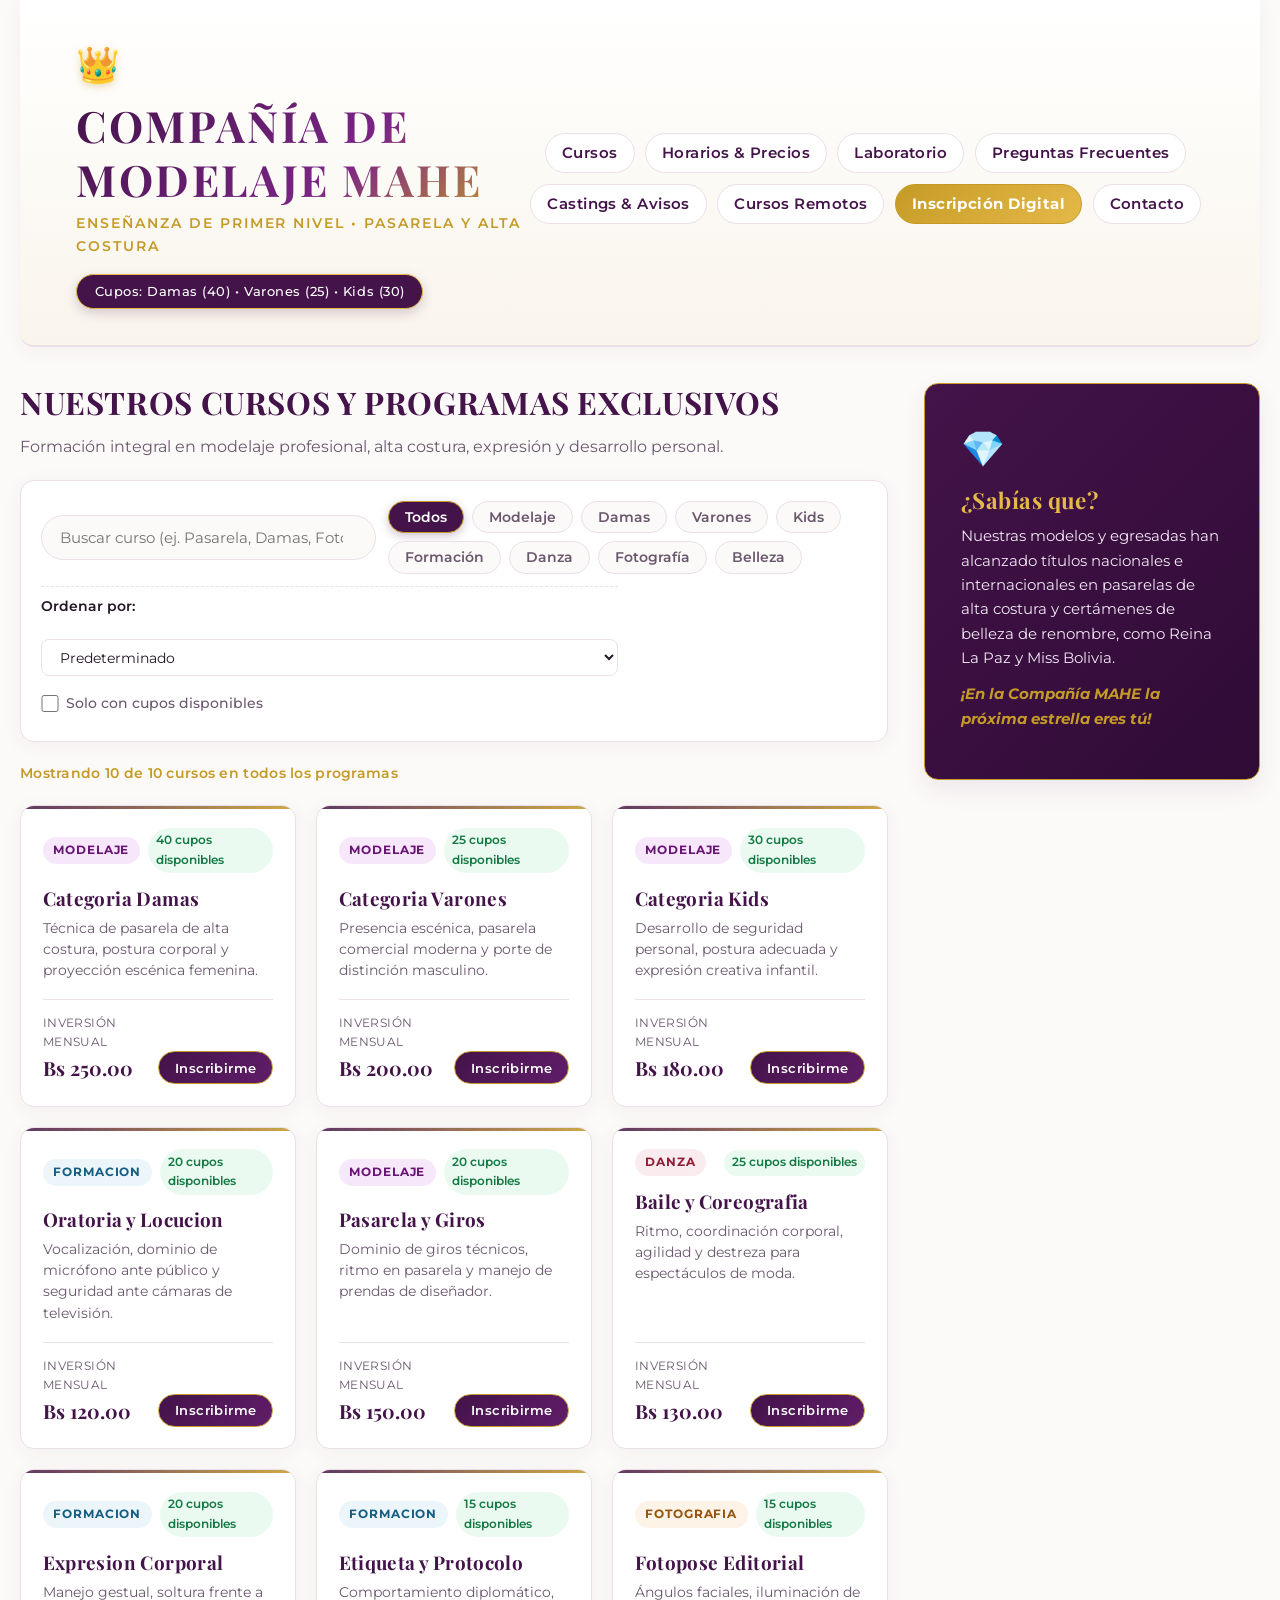
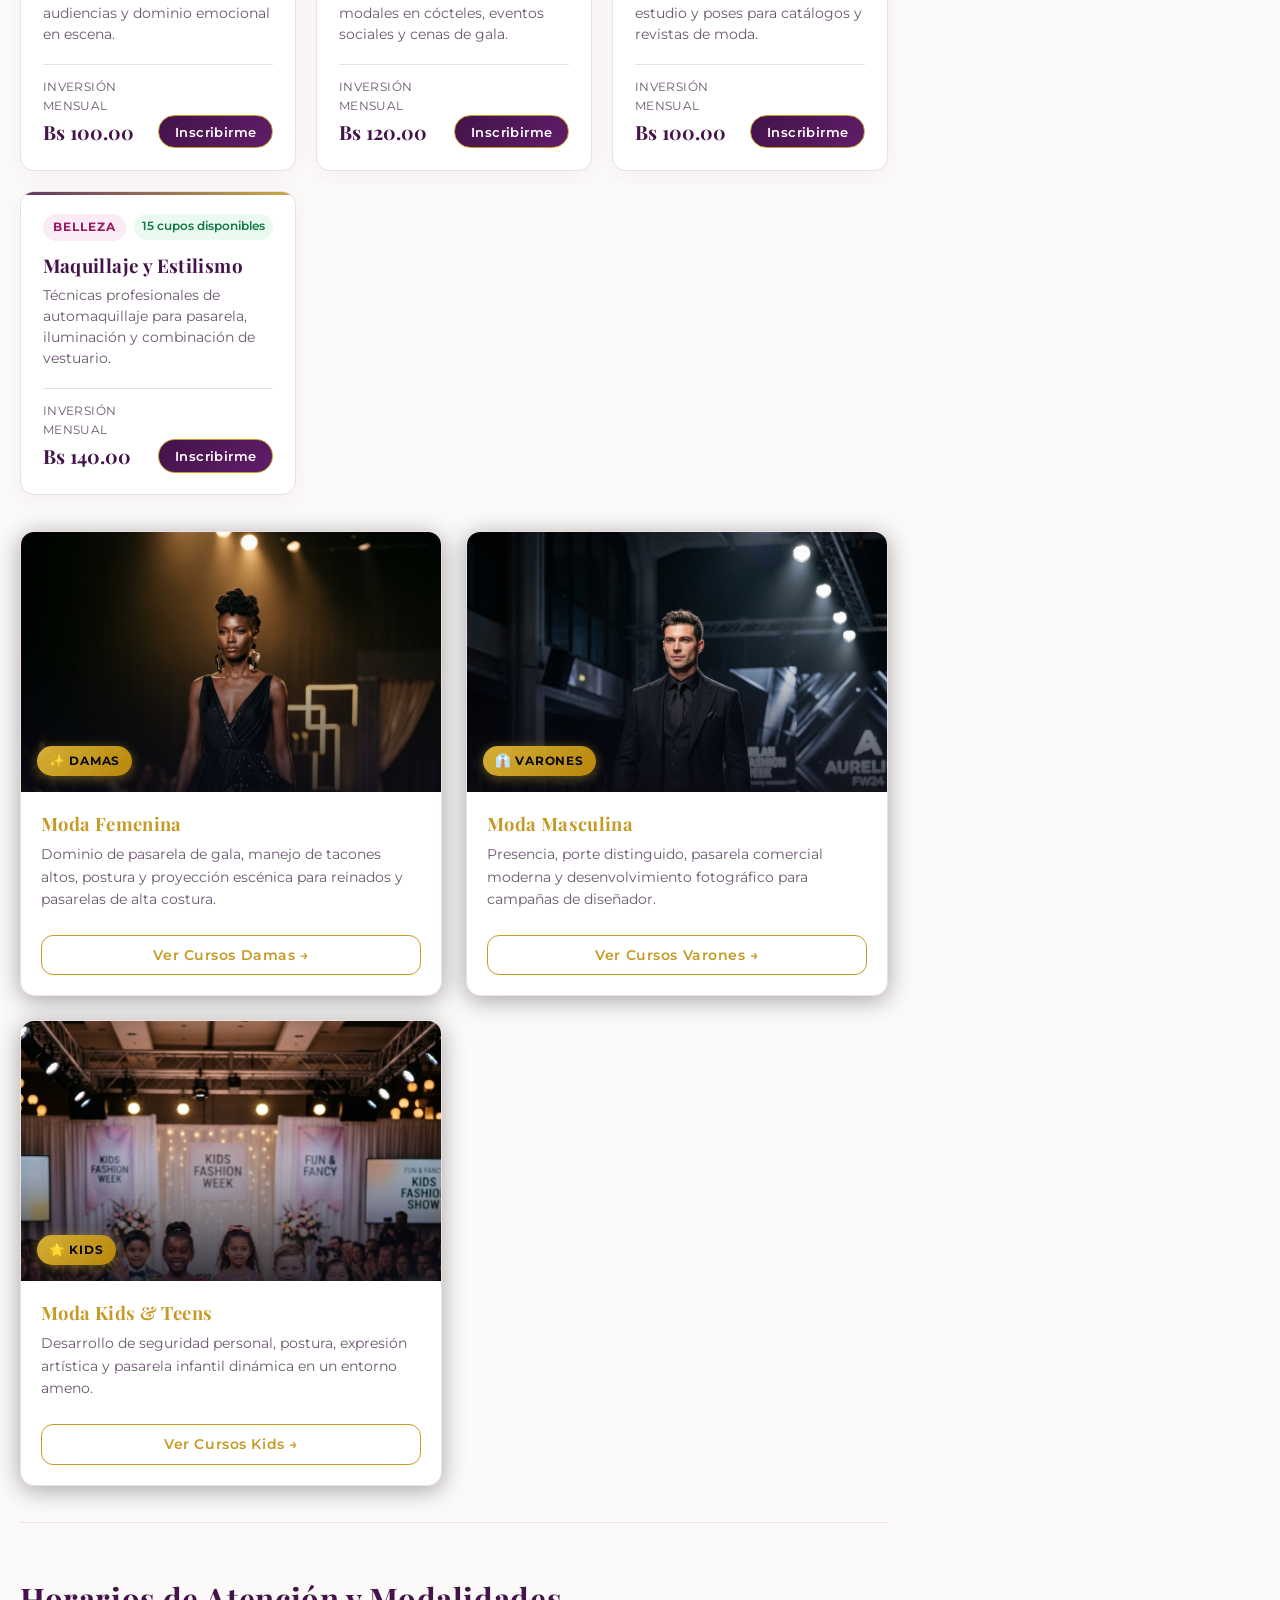
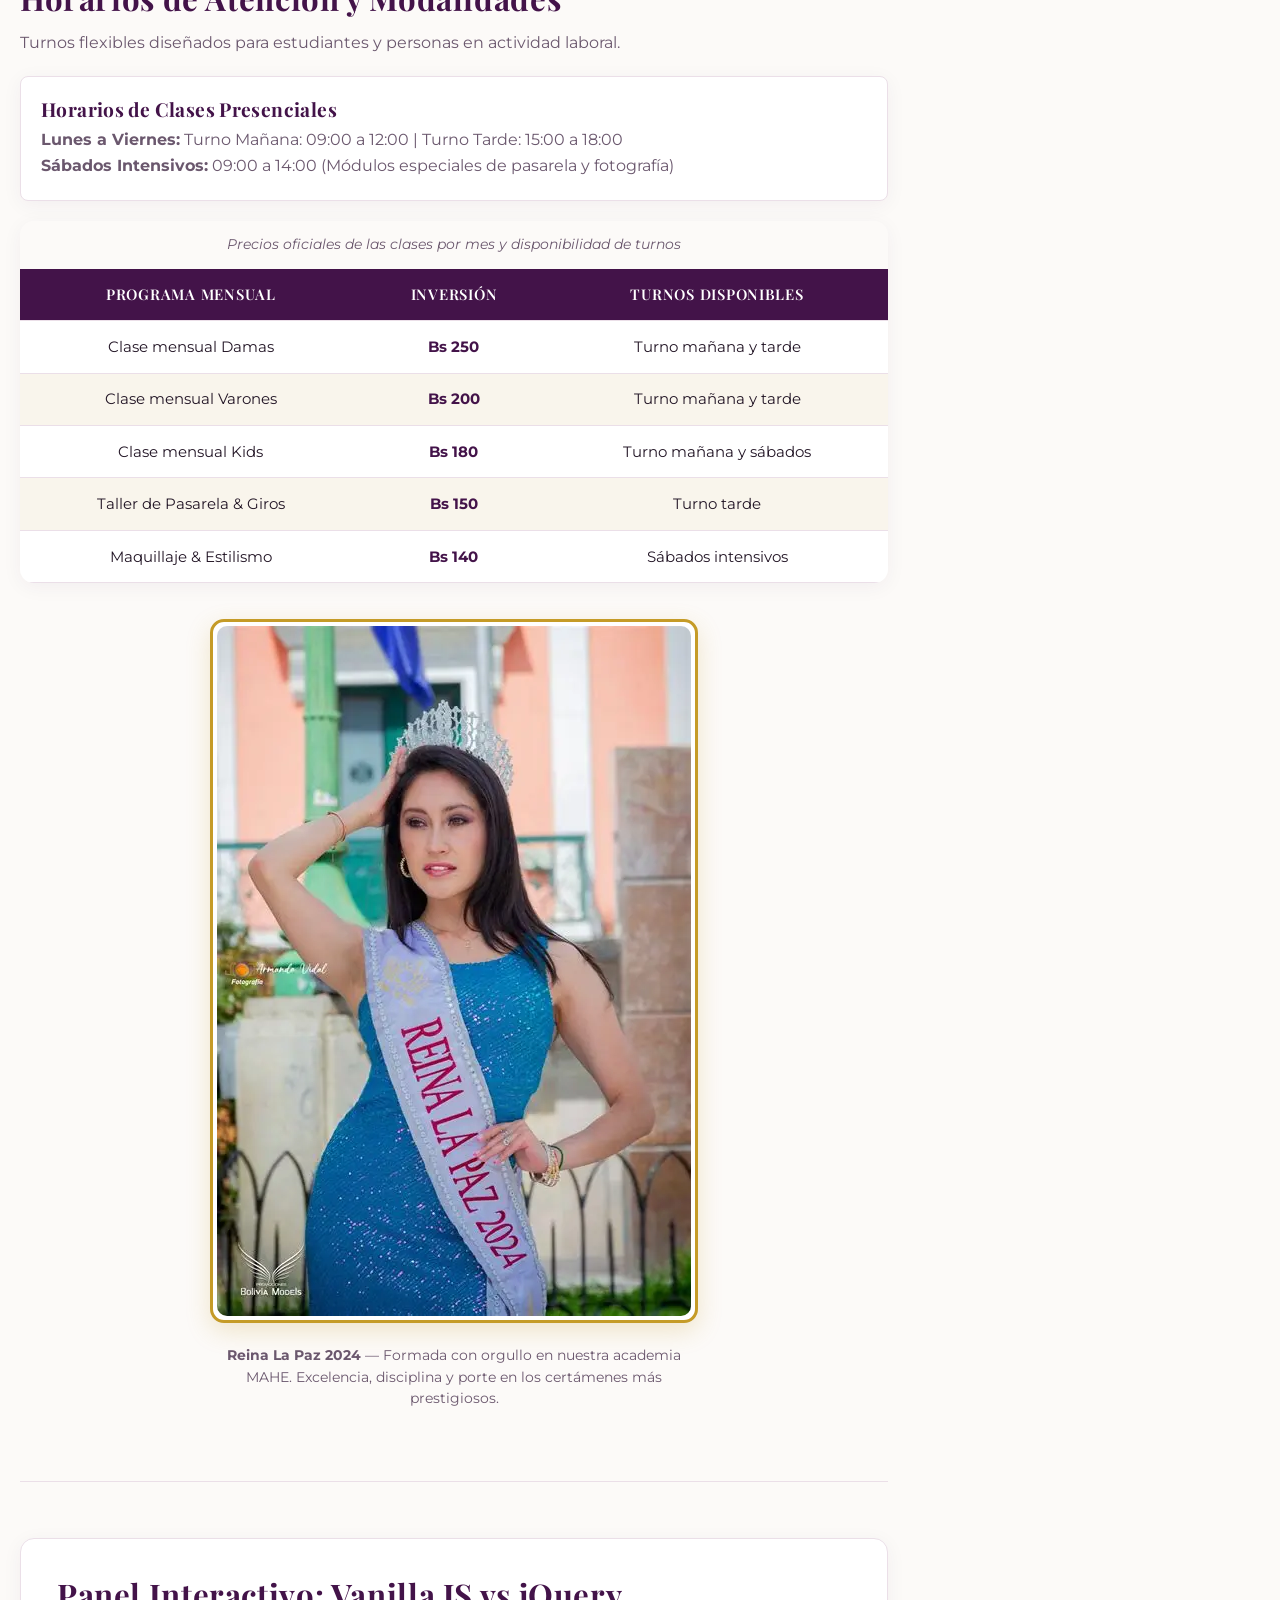
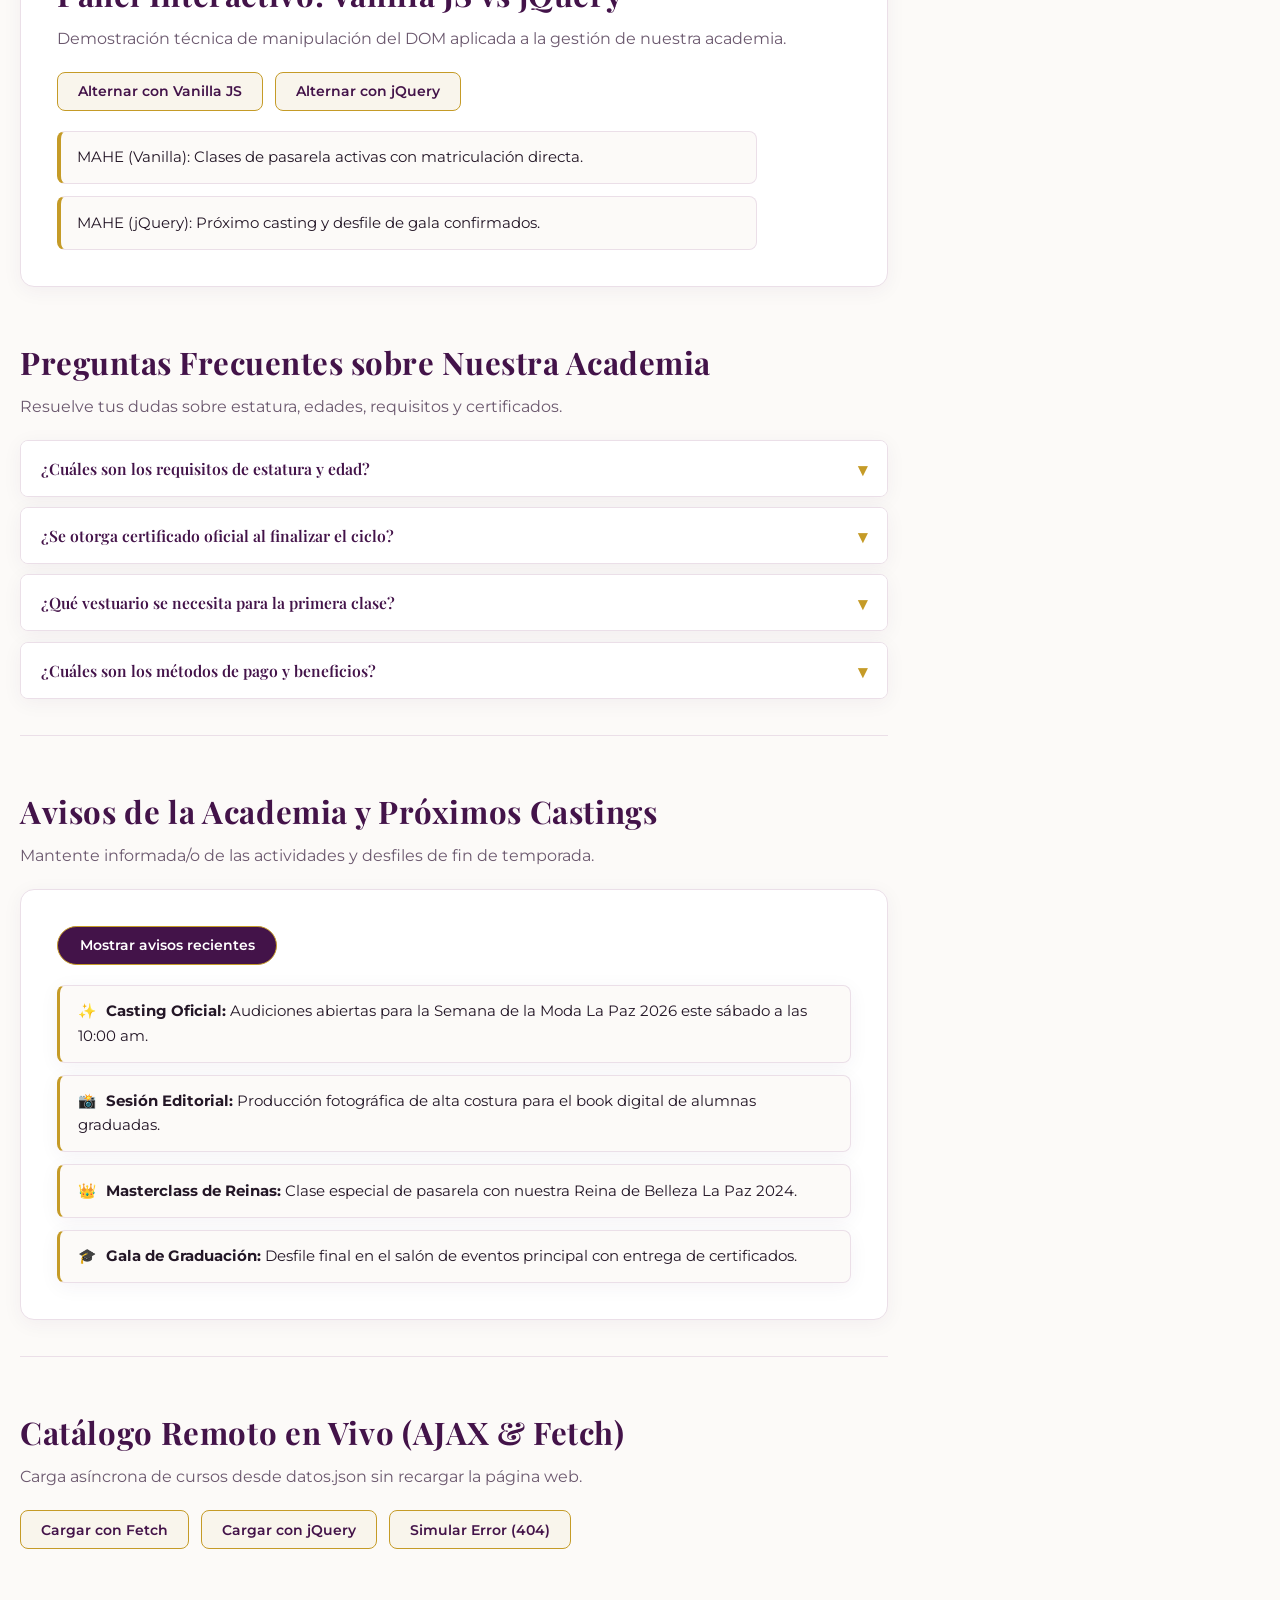
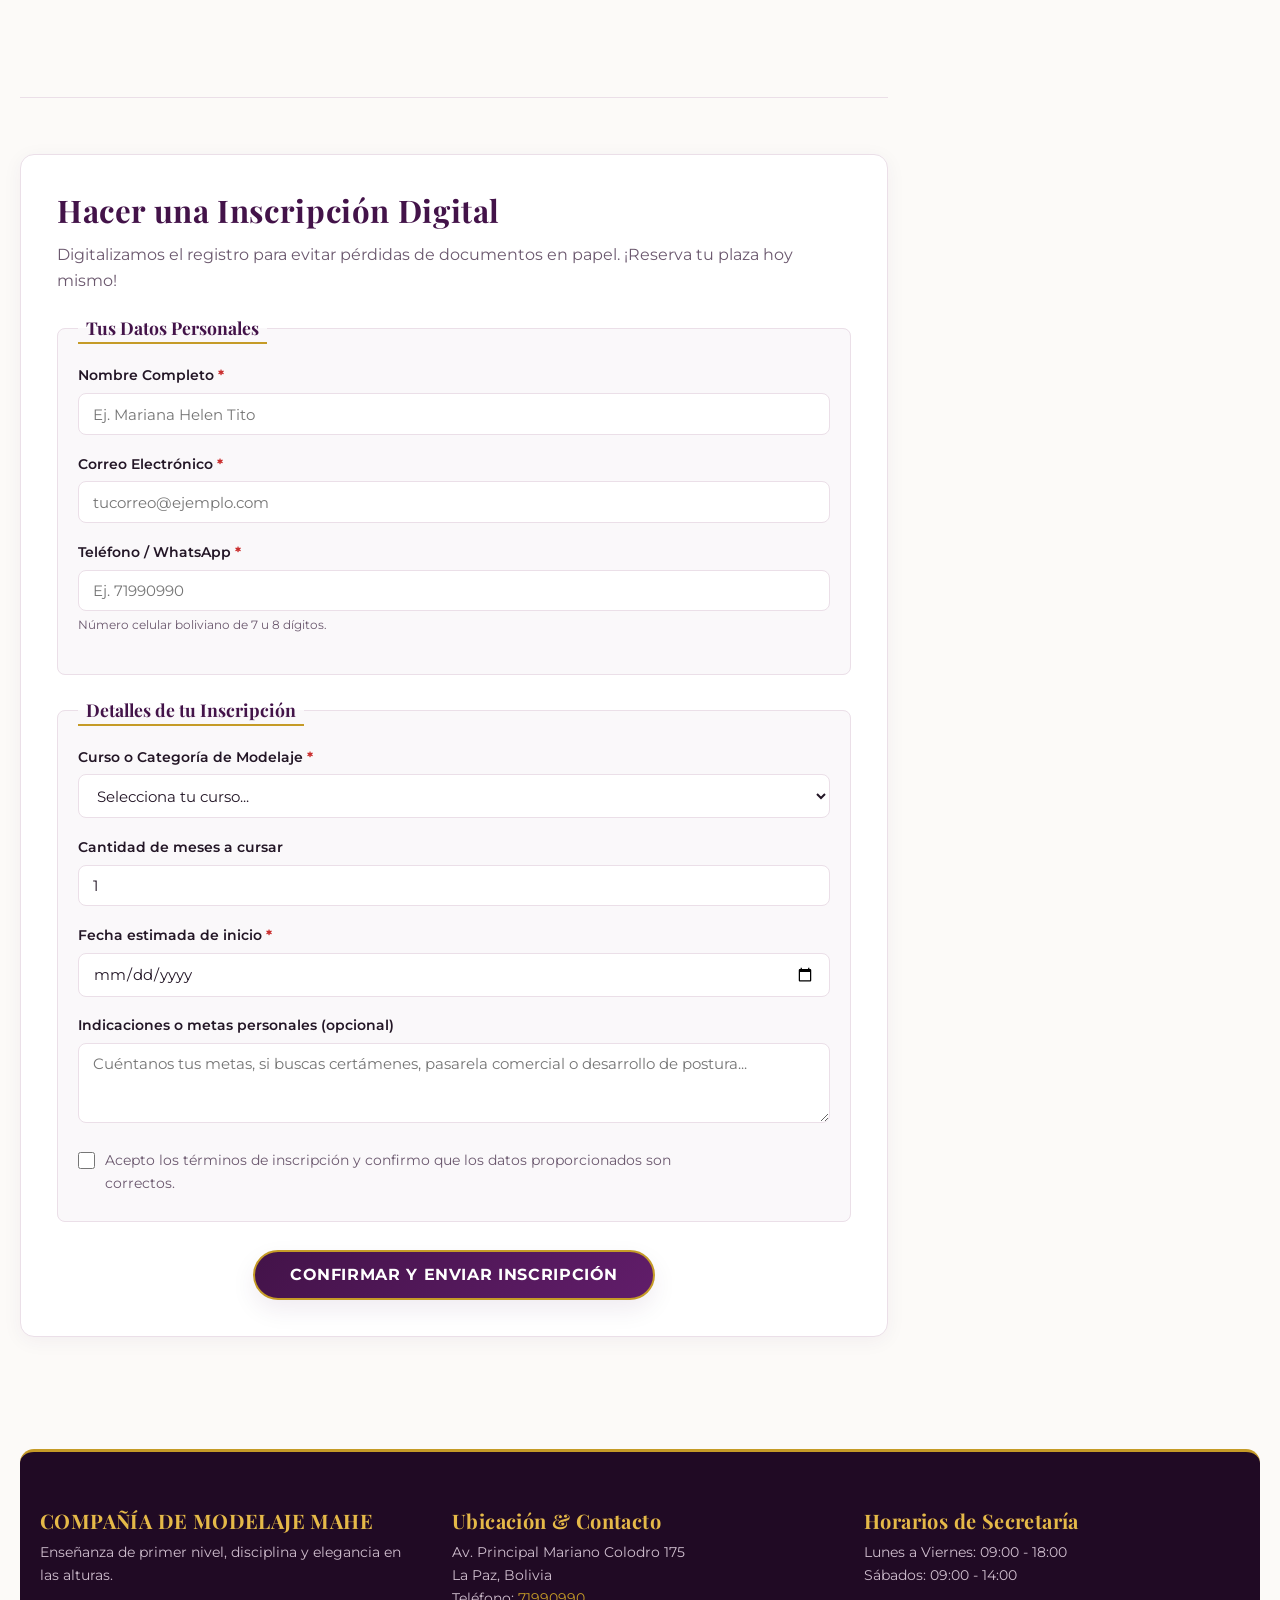
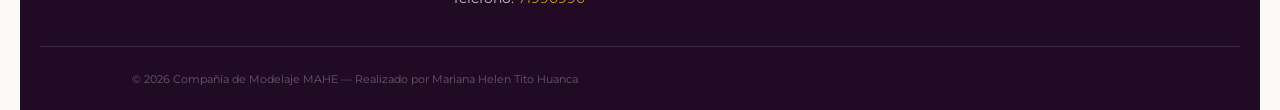
==== index.html @ bb91965a "cambio de nombre" ====
<!DOCTYPE html>
<html lang="es">

<head>
    <meta charset="UTF-8">
    <meta name="viewport" content="width=device-width, initial-scale=1.0">
    <meta name="description"
        content="Compañía de Modelaje MAHE - Enseñanza de primer nivel en pasarela, fotografía, etiqueta y oratoria en La Paz, Bolivia.">
    <title>COMPAÑÍA DE MODELAJE MAHE | Pasarela & Alta Costura</title>
    <!-- Tipografías elegantes de Google Fonts -->
    <link rel="preconnect" href="https://fonts.googleapis.com">
    <link rel="preconnect" href="https://fonts.gstatic.com" crossorigin>
    <link
        href="https://fonts.googleapis.com/css2?family=Montserrat:ital,wght@0,300;0,400;0,500;0,600;0,700;1,400&family=Playfair+Display:ital,wght@0,400;0,600;0,700;1,400&display=swap"
        rel="stylesheet">
    <link rel="stylesheet" href="stilo.css">
</head>

<body>
    <header>
        <div class="cabecera-marca">
            <span class="corona-dorada" aria-hidden="true">👑</span>
            <h1>COMPAÑÍA DE MODELAJE MAHE</h1>
            <p id="lema-agencia">ENSEÑANZA DE PRIMER NIVEL • MODELAJE EN LAS ALTURAS GOLD</p>
            <div class="estado-agencia">
                <span id="cupos-resumen" class="badge-cupos">Cupos: Damas (40) • Varones (25) • Kids (30)</span>
            </div>
        </div>

        <button type="button" id="menu-toggle" aria-expanded="false" aria-controls="menu-movil">
            <span class="icono-hamburguesa" aria-hidden="true">☰</span> Menú
        </button>

        <nav id="menu-movil">
            <ul>
                <li><a href="#Galeria">Cursos</a></li>
                <li><a href="#Horarios">Horarios & Precios</a></li>
                <li><a href="#comparacion">Laboratorio</a></li>
                <li><a href="#panel">Preguntas Frecuentes</a></li>
                <li><a href="#noticias">Castings & Avisos</a></li>
                <li><a href="#remoto">Cursos Remotos</a></li>
                <li><a href="#pedido" class="enlace-resaltado">Inscripción Digital</a></li>
                <li><a href="#contacto">Contacto</a></li>
            </ul>
        </nav>
    </header>

    <main>
        <!-- SECCIÓN: CURSOS Y GALERÍA -->
        <section id="Galeria" class="seccion-bloque">
            <div class="encabezado-seccion">
                <h2>NUESTROS CURSOS Y PROGRAMAS EXCLUSIVOS</h2>
                <p class="subtitulo-seccion">Formación integral en modelaje profesional, alta costura, expresión y
                    desarrollo personal.</p>
            </div>

            <div class="controles" role="search">
                <div class="campo-busqueda">
                    <label for="buscador" class="visualmente-oculto">Buscar cursos de modelaje</label>
                    <input type="search" id="buscador"
                        placeholder="Buscar curso (ej. Pasarela, Damas, Fotopose, Oratoria)...">
                </div>

                <div id="filtros" class="filtros-categoria" role="group" aria-label="Filtro de cursos por categoría">
                    <button type="button" class="activo" data-categoria="todos">Todos</button>
                    <button type="button" data-categoria="modelaje">Modelaje</button>
                    <button type="button" data-categoria="damas">Damas</button>
                    <button type="button" data-categoria="varones">Varones</button>
                    <button type="button" data-categoria="kids">Kids</button>
                    <button type="button" data-categoria="formacion">Formación</button>
                    <button type="button" data-categoria="danza">Danza</button>
                    <button type="button" data-categoria="fotografia">Fotografía</button>
                    <button type="button" data-categoria="belleza">Belleza</button>
                </div>

                <div class="opciones-orden">
                    <label for="orden">Ordenar por:</label>
                    <select id="orden">
                        <option value="predeterminado">Predeterminado</option>
                        <option value="nombre">Nombre (A - Z)</option>
                        <option value="precio-menor">Inversión: menor a mayor</option>
                        <option value="precio-mayor">Inversión: mayor a menor</option>
                    </select>

                    <label class="control-checkbox">
                        <input type="checkbox" id="soloDisponibles">
                        <span>Solo con cupos disponibles</span>
                    </label>
                </div>
            </div>

            <p id="resultado" aria-live="polite" class="contador-resultados"></p>

            <!-- CONTENEDOR DINÁMICO DE TARJETAS DE CURSOS -->
            <div id="lista-productos" class="contenedor-modelos"></div>

            <!-- LOGROS Y DISCIPLINAS DESTACADAS -->
            <div class="disciplinas-grid">
                <article class="tarjeta-disciplina" data-filtro="damas">
                    <div class="disciplina-foto">
                        <img src="moda_femenina.jpg" alt="Modelo femenina en pasarela de alta costura MAHE"
                            loading="lazy">
                        <div class="disciplina-foto-overlay">
                            <span class="badge-disciplina">&#10024; Damas</span>
                        </div>
                    </div>
                    <div class="disciplina-info">
                        <h3>Moda Femenina</h3>
                        <p>Dominio de pasarela de gala, manejo de tacones altos, postura y proyección escénica para
                            reinados y pasarelas de alta costura.</p>
                    </div>
                    <button type="button" class="btn-disciplina" data-filtro="damas">
                        Ver Cursos Damas &rarr;
                    </button>
                </article>
                <article class="tarjeta-disciplina" data-filtro="varones">
                    <div class="disciplina-foto">
                        <img src="moda_masculina.jpg" alt="Modelo masculino en pasarela de alta costura MAHE"
                            loading="lazy">
                        <div class="disciplina-foto-overlay">
                            <span class="badge-disciplina">&#128084; Varones</span>
                        </div>
                    </div>
                    <div class="disciplina-info">
                        <h3>Moda Masculina</h3>
                        <p>Presencia, porte distinguido, pasarela comercial moderna y desenvolvimiento fotográfico para
                            campañas de diseñador.</p>
                    </div>
                    <button type="button" class="btn-disciplina" data-filtro="varones">
                        Ver Cursos Varones &rarr;
                    </button>
                </article>
                <article class="tarjeta-disciplina" data-filtro="kids">
                    <div class="disciplina-foto">
                        <img src="moda_kids.jpg" alt="Niños modelos en pasarela infantil MAHE" loading="lazy">
                        <div class="disciplina-foto-overlay">
                            <span class="badge-disciplina">&#127775; Kids</span>
                        </div>
                    </div>
                    <div class="disciplina-info">
                        <h3>Moda Kids &amp; Teens</h3>
                        <p>Desarrollo de seguridad personal, postura, expresión artística y pasarela infantil dinámica
                            en un entorno ameno.</p>
                    </div>
                    <button type="button" class="btn-disciplina" data-filtro="kids">
                        Ver Cursos Kids &rarr;
                    </button>
                </article>
            </div>
        </section>

        <!-- SECCIÓN: HORARIOS Y TARIFAS -->
        <section id="Horarios" class="seccion-bloque">
            <div class="encabezado-seccion">
                <h2>Horarios de Atención y Modalidades</h2>
                <p class="subtitulo-seccion">Turnos flexibles diseñados para estudiantes y personas en actividad
                    laboral.</p>
            </div>

            <article class="panel-horario-info">
                <h3>Horarios de Clases Presenciales</h3>
                <p><strong>Lunes a Viernes:</strong> Turno Mañana: 09:00 a 12:00 | Turno Tarde: 15:00 a 18:00</p>
                <p><strong>Sábados Intensivos:</strong> 09:00 a 14:00 (Módulos especiales de pasarela y fotografía)</p>
            </article>

            <div class="tabla-contenedor">
                <table>
                    <caption>Precios oficiales de las clases por mes y disponibilidad de turnos</caption>
                    <thead>
                        <tr>
                            <th scope="col">PROGRAMA MENSUAL</th>
                            <th scope="col">INVERSIÓN</th>
                            <th scope="col">TURNOS DISPONIBLES</th>
                        </tr>
                    </thead>
                    <tbody>
                        <tr>
                            <td>Clase mensual Damas</td>
                            <td><span class="precio-destacado">Bs 250</span></td>
                            <td>Turno mañana y tarde</td>
                        </tr>
                        <tr>
                            <td>Clase mensual Varones</td>
                            <td><span class="precio-destacado">Bs 200</span></td>
                            <td>Turno mañana y tarde</td>
                        </tr>
                        <tr>
                            <td>Clase mensual Kids</td>
                            <td><span class="precio-destacado">Bs 180</span></td>
                            <td>Turno mañana y sábados</td>
                        </tr>
                        <tr>
                            <td>Taller de Pasarela & Giros</td>
                            <td><span class="precio-destacado">Bs 150</span></td>
                            <td>Turno tarde</td>
                        </tr>
                        <tr>
                            <td>Maquillaje & Estilismo</td>
                            <td><span class="precio-destacado">Bs 140</span></td>
                            <td>Sábados intensivos</td>
                        </tr>
                    </tbody>
                </table>
            </div>

            <!-- FOTOGRAFÍA DE REINA DE BELLEZA DESTACADA -->
            <figure class="figura-modelo">
                <div class="marco-foto">
                    <img src="model.webp" alt="Reina La Paz 2024 - Alumna destacada de la Compañía de Modelaje MAHE"
                        width="450" height="600" loading="lazy">
                </div>
                <figcaption>
                    <strong>Reina La Paz 2024</strong> — Formada con orgullo en nuestra academia MAHE. Excelencia,
                    disciplina y porte en los certámenes más prestigiosos.
                </figcaption>
            </figure>
        </section>

        <!-- SECCIÓN: LABORATORIO COMPARATIVO (VANILLA JS VS JQUERY) -->
        <section id="comparacion" class="seccion-bloque">
            <div class="encabezado-seccion">
                <h2>Panel Interactivo: Vanilla JS vs jQuery</h2>
                <p class="subtitulo-seccion">Demostración técnica de manipulación del DOM aplicada a la gestión de
                    nuestra academia.</p>
            </div>

            <div class="comparacion-botones">
                <button type="button" id="boton-vanilla" class="btn-demo">Alternar con Vanilla JS</button>
                <button type="button" id="boton-jquery" class="btn-demo">Alternar con jQuery</button>
            </div>

            <div class="comparacion-salidas">
                <p id="salida-vanilla" class="caja-salida">Estado MAHE (Vanilla JS): Inscripciones abiertas y pasarela
                    activa.</p>
                <p id="salida-jquery" class="caja-salida">Estado MAHE (jQuery): Nuevos castings y eventos programados
                    para esta semana.</p>
            </div>
        </section>

        <!-- SECCIÓN: PREGUNTAS FRECUENTES (ACORDEÓN JQUERY) -->
        <section id="panel" class="seccion-bloque">
            <div class="encabezado-seccion">
                <h2>Preguntas Frecuentes sobre Nuestra Academia</h2>
                <p class="subtitulo-seccion">Resuelve tus dudas sobre estatura, edades, requisitos y certificados.</p>
            </div>

            <div id="acordeon" class="acordeon-elegante">
                <div class="item-acordeon">
                    <h3><button type="button" class="titulo" aria-expanded="false">¿Cuáles son los requisitos de
                            estatura y edad?</button></h3>
                    <div class="cuerpo">
                        <p>No exigimos una estatura mínima para nuestros cursos formativos, de postura y
                            desenvolvimiento personal. La categoría Kids acepta niñas y niños desde los 5 años; y para
                            pasarela de alta costura y certámenes se recomienda a partir de los 14 años.</p>
                    </div>
                </div>

                <div class="item-acordeon">
                    <h3><button type="button" class="titulo" aria-expanded="false">¿Se otorga certificado oficial al
                            finalizar el ciclo?</button></h3>
                    <div class="cuerpo">
                        <p>Sí, cada alumna y alumno recibe una certificación con valor curricular avalada por la
                            Compañía de Modelaje MAHE, con reconocimiento en certámenes locales y agencias de
                            publicidad.</p>
                    </div>
                </div>

                <div class="item-acordeon">
                    <h3><button type="button" class="titulo" aria-expanded="false">¿Qué vestuario se necesita para la
                            primera clase?</button></h3>
                    <div class="cuerpo">
                        <p>Para damas: ropa cómoda de color negro (calzas/leggings y blusa o remera sobria) y tacones
                            cómodos. Para varones: calzado formal o de vestir y prendas negras. En la primera sesión se
                            orienta sobre las necesidades específicas.</p>
                    </div>
                </div>

                <div class="item-acordeon">
                    <h3><button type="button" class="titulo" aria-expanded="false">¿Cuáles son los métodos de pago y
                            beneficios?</button></h3>
                    <div class="cuerpo">
                        <p>Aceptamos transferencias bancarias, pagos vía QR y pagos en efectivo en secretaría. Además,
                            brindamos un 10% de descuento al inscribir dos o más materias simultáneas.</p>
                    </div>
                </div>
            </div>
        </section>

        <!-- SECCIÓN: AVISOS Y PRÓXIMOS CASTINGS (JQUERY EFFECTS) -->
        <section id="noticias" class="seccion-bloque">
            <div class="encabezado-seccion">
                <h2>Avisos de la Academia y Próximos Castings</h2>
                <p class="subtitulo-seccion">Mantente informada/o de las actividades y desfiles de fin de temporada.</p>
            </div>

            <div class="noticias-contenedor">
                <button type="button" id="mostrar-avisos" class="btn-secundario">Mostrar avisos recientes</button>
                <ul id="avisos" class="lista-avisos">
                    <li><span class="icono-estrella">✨</span> <strong>Casting Oficial:</strong> Audiciones abiertas para
                        la Semana de la Moda La Paz 2026 este sábado a las 10:00 am.</li>
                    <li><span class="icono-estrella">📸</span> <strong>Sesión Editorial:</strong> Producción fotográfica
                        de alta costura para el book digital de alumnas graduadas.</li>
                    <li><span class="icono-estrella">👑</span> <strong>Masterclass de Reinas:</strong> Clase especial de
                        pasarela con nuestra Reina de Belleza La Paz 2024.</li>
                    <li><span class="icono-estrella">🎓</span> <strong>Gala de Graduación:</strong> Desfile final en el
                        salón de eventos principal con entrega de certificados.</li>
                </ul>
            </div>
        </section>

        <!-- SECCIÓN: CATÁLOGO REMOTO (AJAX, FETCH & JSON) -->
        <section id="remoto" class="seccion-bloque">
            <div class="encabezado-seccion">
                <h2>Catálogo Remoto en Vivo (AJAX & Fetch)</h2>
                <p class="subtitulo-seccion">Carga asíncrona de cursos desde datos.json sin recargar la página web.</p>
            </div>

            <div class="remoto-acciones">
                <button type="button" id="cargar-fetch" class="btn-demo">Cargar con Fetch</button>
                <button type="button" id="cargar-jquery" class="btn-demo">Cargar con jQuery</button>
                <button type="button" id="cargar-roto" class="btn-demo">Simular Error (404)</button>
            </div>

            <p id="estado" aria-live="polite"></p>

            <div id="lista-remota" class="contenedor-modelos"></div>
        </section>

        <!-- SECCIÓN: FORMULARIO DE INSCRIPCIÓN DIGITAL -->
        <section id="pedido" class="seccion-bloque seccion-formulario">
            <div class="encabezado-seccion">
                <h2>Hacer una Inscripción Digital</h2>
                <p class="subtitulo-seccion">Digitalizamos el registro para evitar pérdidas de documentos en papel.
                    ¡Reserva tu plaza hoy mismo!</p>
            </div>

            <form id="formulario-inscripcion" method="post" novalidate>
                <fieldset>
                    <legend>Tus Datos Personales</legend>
                    <p class="campo">
                        <label for="nombre">Nombre Completo <span class="requerido">*</span></label>
                        <input type="text" id="nombre" name="nombre" autocomplete="name"
                            placeholder="Ej. Mariana Helen Tito" required>
                    </p>

                    <p class="campo">
                        <label for="email">Correo Electrónico <span class="requerido">*</span></label>
                        <input type="email" id="email" name="email" autocomplete="email"
                            placeholder="tucorreo@ejemplo.com" required>
                    </p>

                    <p class="campo">
                        <label for="telefono">Teléfono / WhatsApp <span class="requerido">*</span></label>
                        <input type="tel" id="telefono" name="telefono" autocomplete="tel" pattern="[0-9]{7,8}"
                            title="Debe contener 7 u 8 dígitos numéricos" placeholder="Ej. 71990990" required>
                        <small class="ayuda-campo">Número celular boliviano de 7 u 8 dígitos.</small>
                    </p>
                </fieldset>

                <fieldset>
                    <legend>Detalles de tu Inscripción</legend>
                    <p class="campo">
                        <label for="inscripcion">Curso o Categoría de Modelaje <span class="requerido">*</span></label>
                        <select id="inscripcion" name="inscripcion" required>
                            <option value="">Selecciona tu curso...</option>
                            <option value="Categoria Damas">Categoría Damas (Bs 250/mes)</option>
                            <option value="Categoria Varones">Categoría Varones (Bs 200/mes)</option>
                            <option value="Categoria Kids">Categoría Kids (Bs 180/mes)</option>
                            <option value="Pasarela y Giros">Pasarela y Giros (Bs 150/mes)</option>
                            <option value="Oratoria y Locucion">Oratoria y Locución (Bs 120/mes)</option>
                            <option value="Baile y Coreografia">Baile y Coreografía (Bs 130/mes)</option>
                            <option value="Expresion Corporal">Expresión Corporal (Bs 100/mes)</option>
                            <option value="Etiqueta y Protocolo">Etiqueta y Protocolo (Bs 120/mes)</option>
                            <option value="Fotopose Editorial">Fotopose Editorial (Bs 100/mes)</option>
                            <option value="Maquillaje y Estilismo">Maquillaje y Estilismo (Bs 140/mes)</option>
                        </select>
                    </p>

                    <p class="campo">
                        <label for="cantidad">Cantidad de meses a cursar</label>
                        <input type="number" id="cantidad" name="cantidad" min="1" max="12" value="1" required>
                    </p>

                    <p class="campo">
                        <label for="fecha">Fecha estimada de inicio <span class="requerido">*</span></label>
                        <input type="date" id="fecha" name="fecha" required>
                    </p>

                    <p class="campo">
                        <label for="notas">Indicaciones o metas personales (opcional)</label>
                        <textarea id="notas" name="notas" rows="3"
                            placeholder="Cuéntanos tus metas, si buscas certámenes, pasarela comercial o desarrollo de postura..."></textarea>
                    </p>

                    <p class="campo-terminos">
                        <input type="checkbox" id="terminos" name="terminos" required>
                        <label for="terminos">Acepto los términos de inscripción y confirmo que los datos proporcionados
                            son correctos.</label>
                    </p>
                </fieldset>

                <div class="acciones-formulario">
                    <button type="submit" class="btn-primario">Confirmar y Enviar Inscripción</button>
                </div>
            </form>
        </section>
    </main>

    <!-- BARRA LATERAL INFORMATIVA -->
    <aside id="sabias-que">
        <div class="tarjeta-sabias">
            <span class="insignia-aside" aria-hidden="true">💎</span>
            <h2>¿Sabías que?</h2>
            <p>Nuestras modelos y egresadas han alcanzado títulos nacionales e internacionales en pasarelas de alta
                costura y certámenes de belleza de renombre, como Reina La Paz y Miss Bolivia.</p>
            <p class="destacado-aside">¡En la Compañía MAHE la próxima estrella eres tú!</p>
        </div>
    </aside>

    <!-- PIE DE PÁGINA -->
    <footer id="contacto">
        <div class="pie-contenido">
            <div class="pie-columna">
                <h2>COMPAÑÍA DE MODELAJE MAHE</h2>
                <p>Enseñanza de primer nivel, disciplina y elegancia en las alturas.</p>
            </div>
            <div class="pie-columna">
                <h3>Ubicación & Contacto</h3>
                <address>
                    Av. Principal Mariano Colodro 175<br>
                    La Paz, Bolivia<br>
                    Teléfono: <a href="tel:71990990">71990990</a>
                </address>
            </div>
            <div class="pie-columna">
                <h3>Horarios de Secretaría</h3>
                <p>Lunes a Viernes: 09:00 - 18:00<br>Sábados: 09:00 - 14:00</p>
            </div>
        </div>
        <div class="pie-derechos">
            <p><small>&copy; 2026 Compañía de Modelaje MAHE — Realizado por Mariana Helen Tito Huanca</small></p>
        </div>
    </footer>

    <!-- SCRIPTS EN ORDEN CORRECTO DE CARGA -->
    <script src="jquery-3.7.1.min.js"></script>
    <script src="datos.js"></script>
    <script src="funciones.js"></script>
    <script src="app.js"></script>
    <script src="modelo.js"></script>
    <script src="render.js"></script>
    <script src="eventos.js"></script>
    <script src="jquery-comparado.js"></script>
    <script src="jquery-panel.js"></script>
    <script src="remoto.js"></script>
</body>

</html>
---- stilo.css ----
/* ═════════════════════════════════════════════════════════════════════════
   COMPAÑÍA DE MODELAJE MAHE - HOJA DE ESTILOS PROFESIONAL
   Diseño de Alta Costura: Colores Elegantes (Ciruela Real, Oro Metálico, Marfil y Rosa)
   ═════════════════════════════════════════════════════════════════════════ */

/* ── 1. RESET Y CONFIGURACIÓN BASE ─────────────────────────────────────── */
*, *::before, *::after {
  box-sizing: border-box;
  margin: 0;
  padding: 0;
}

:root {
  /* Paleta Elegante Haute Couture */
  --color-principal:    #431349; /* Ciruela Real Profundo */
  --color-principal-luz:#611d6a; /* Ciruela Acentuado */
  --color-acento:       #c59b27; /* Oro Acento Metálico */
  --color-dorado:       #c59b27; /* Oro Clásico Metálico */
  --color-dorado-brillo:#e5b948; /* Oro Luminoso */
  --color-dorado-suave: #f9f5ec; /* Fondo Champaña Sedoso */
  --color-rosa-seda:    #fdf5f8; /* Rosa Seda Acento */
  --color-texto:        #231626; /* Texto Carbón Ciruela */
  --color-suave:        #6b586e; /* Texto Secundario Elegante */
  --color-fondo:        #fcfaf8; /* Marfil Cálido de Fondo */
  --color-superficie:   #ffffff; /* Blanco Puro para Tarjetas */
  --borde:              #ebdfe8; /* Borde Suave */
  --borde-dorado:       rgba(197, 155, 39, 0.4);

  /* Espaciados y Radios */
  --espacio-xs: 0.5rem;
  --espacio-sm: 0.75rem;
  --espacio:    1.25rem;
  --espacio-lg: 2.25rem;
  --espacio-xl: 3.5rem;
  --radio:      8px;
  --radio-lg:   14px;
  --radio-pill: 999px;

  /* Sombras y Efectos */
  --sombra-suave: 0 4px 20px rgba(67, 19, 73, 0.05);
  --sombra-card:  0 10px 25px rgba(67, 19, 73, 0.08);
  --sombra-dorada: 0 8px 24px rgba(197, 155, 39, 0.22);
  --transicion: all 0.28s ease;
}

html {
  scroll-behavior: smooth;
}

body {
  font-family: "Montserrat", system-ui, -apple-system, sans-serif;
  font-size: 1rem;
  line-height: 1.65;
  color: var(--color-texto);
  background: var(--color-fondo);
  padding: 0 var(--espacio-sm);
}

/* ── 2. TIPOGRAFÍA HAUTE COUTURE ───────────────────────────────────────── */
h1, h2, h3, h4 {
  font-family: "Playfair Display", "Bodoni MT", "Didot", "Times New Roman", serif;
  color: var(--color-principal);
  font-weight: 700;
  line-height: 1.25;
  letter-spacing: 0.02em;
}

h1 {
  font-size: clamp(1.8rem, 4vw, 2.7rem);
  text-transform: uppercase;
  letter-spacing: 0.06em;
  margin-bottom: 0.35rem;
  background: linear-gradient(135deg, #431349 0%, #7b2586 60%, #c59b27 100%);
  -webkit-background-clip: text;
  -webkit-text-fill-color: transparent;
}

h2 {
  font-size: clamp(1.4rem, 2.8vw, 1.95rem);
  margin-bottom: 0.5rem;
  position: relative;
  display: inline-block;
}

h3 {
  font-size: 1.2rem;
  margin-bottom: 0.4rem;
}

p {
  max-width: 70ch;
  color: var(--color-suave);
}

a {
  color: var(--color-principal);
  text-decoration: none;
  transition: var(--transicion);
}

a:hover {
  color: var(--color-dorado);
}

a:focus-visible, button:focus-visible, input:focus-visible, select:focus-visible, textarea:focus-visible {
  outline: 2px solid var(--color-dorado);
  outline-offset: 3px;
}

/* ── 3. CABECERA & NAVEGACIÓN ──────────────────────────────────────────── */
header {
  padding: var(--espacio-lg) var(--espacio);
  border-bottom: 2px solid var(--borde);
  margin-bottom: var(--espacio-lg);
  display: flex;
  flex-direction: column;
  align-items: center;
  text-align: center;
  background: linear-gradient(180deg, #ffffff 0%, var(--color-dorado-suave) 100%);
  border-radius: 0 0 var(--radio-lg) var(--radio-lg);
  box-shadow: var(--sombra-suave);
  position: relative;
}

.cabecera-marca {
  display: flex;
  flex-direction: column;
  align-items: center;
  margin-bottom: var(--espacio);
}

.corona-dorada {
  font-size: 2.2rem;
  margin-bottom: 0.25rem;
  filter: drop-shadow(0 2px 4px rgba(197, 155, 39, 0.4));
}

#lema-agencia {
  font-size: 0.88rem;
  font-weight: 600;
  text-transform: uppercase;
  letter-spacing: 0.14em;
  color: var(--color-dorado);
  margin-bottom: 0.75rem;
}

.estado-agencia {
  margin-top: 0.25rem;
}

.badge-cupos {
  display: inline-block;
  background: var(--color-principal);
  color: #fff;
  padding: 0.35rem 1.1rem;
  border-radius: var(--radio-pill);
  font-size: 0.82rem;
  font-weight: 500;
  letter-spacing: 0.04em;
  border: 1px solid var(--color-dorado-brillo);
  box-shadow: 0 4px 12px rgba(67, 19, 73, 0.2);
}

/* Botón menú móvil (visible en pantallas pequeñas) */
#menu-toggle {
  display: inline-flex;
  align-items: center;
  gap: 0.5rem;
  background: var(--color-principal);
  color: #fff;
  border: 1px solid var(--color-dorado);
  border-radius: var(--radio-pill);
  padding: 0.5rem 1.25rem;
  font-size: 0.95rem;
  font-weight: 600;
  cursor: pointer;
  margin-bottom: 0.5rem;
  transition: var(--transicion);
}

#menu-toggle:hover {
  background: var(--color-principal-luz);
  border-color: var(--color-dorado-brillo);
}

nav#menu-movil {
  width: 100%;
}

nav ul {
  list-style: none;
  display: flex;
  flex-direction: column;
  gap: 0.5rem;
  margin: var(--espacio-sm) 0 0;
  padding: 0;
}

nav li a {
  display: inline-block;
  padding: 0.45rem 1rem;
  border-radius: var(--radio-pill);
  font-size: 0.92rem;
  font-weight: 600;
  letter-spacing: 0.03em;
  color: var(--color-principal);
  background: var(--color-superficie);
  border: 1px solid var(--borde);
  transition: var(--transicion);
}

nav li a:hover {
  background: var(--color-principal);
  color: #fff;
  border-color: var(--color-principal);
  transform: translateY(-2px);
  box-shadow: var(--sombra-suave);
}

nav li a.enlace-resaltado {
  background: linear-gradient(135deg, var(--color-dorado) 0%, var(--color-dorado-brillo) 100%);
  color: #fff;
  border-color: var(--color-dorado);
  font-weight: 700;
}

nav li a.enlace-resaltado:hover {
  background: linear-gradient(135deg, var(--color-principal) 0%, var(--color-principal-luz) 100%);
}

/* ── 4. ESTRUCTURA Y SECCIONES ─────────────────────────────────────────── */
.seccion-bloque {
  margin-bottom: var(--espacio-xl);
  padding-bottom: var(--espacio-lg);
  border-bottom: 1px solid var(--borde);
}

.encabezado-seccion {
  margin-bottom: var(--espacio);
}

.subtitulo-seccion {
  font-size: 0.98rem;
  color: var(--color-suave);
  margin-top: 0.25rem;
}

/* ── 5. BARRA DE CONTROLES (BUSCADOR, FILTROS, ORDEN) ──────────────────── */
.controles {
  background: var(--color-superficie);
  border: 1px solid var(--borde);
  border-radius: var(--radio-lg);
  padding: var(--espacio);
  margin-bottom: var(--espacio);
  box-shadow: var(--sombra-suave);
  display: flex;
  flex-direction: column;
  gap: var(--espacio-sm);
}

.campo-busqueda input[type="search"] {
  width: 100%;
  padding: 0.75rem 1.15rem;
  border-radius: var(--radio-pill);
  border: 1.5px solid var(--borde);
  font-family: inherit;
  font-size: 0.95rem;
  background: var(--color-fondo);
  color: var(--color-texto);
  transition: var(--transicion);
}

.campo-busqueda input[type="search"]:focus {
  border-color: var(--color-dorado);
  background: #fff;
  box-shadow: 0 0 0 3px rgba(197, 155, 39, 0.18);
  outline: none;
}

.filtros-categoria {
  display: flex;
  flex-wrap: wrap;
  gap: 0.5rem;
}

.filtros-categoria button {
  background: var(--color-fondo);
  color: var(--color-suave);
  border: 1px solid var(--borde);
  border-radius: var(--radio-pill);
  padding: 0.45rem 1rem;
  font-family: inherit;
  font-size: 0.85rem;
  font-weight: 600;
  cursor: pointer;
  transition: var(--transicion);
}

.filtros-categoria button:hover {
  background: var(--color-dorado-suave);
  color: var(--color-principal);
  border-color: var(--color-dorado);
}

.filtros-categoria button.activo {
  background: var(--color-principal);
  color: #fff;
  border-color: var(--color-dorado);
  box-shadow: 0 3px 10px rgba(67, 19, 73, 0.25);
}

.opciones-orden {
  display: flex;
  flex-wrap: wrap;
  align-items: center;
  gap: 1rem;
  padding-top: 0.5rem;
  border-top: 1px dashed var(--borde);
  font-size: 0.88rem;
}

.opciones-orden select {
  padding: 0.45rem 0.85rem;
  border-radius: var(--radio);
  border: 1px solid var(--borde);
  background: var(--color-superficie);
  color: var(--color-texto);
  font-family: inherit;
  font-size: 0.88rem;
  cursor: pointer;
}

.control-checkbox {
  display: inline-flex;
  align-items: center;
  gap: 0.45rem;
  cursor: pointer;
  color: var(--color-suave);
  font-weight: 500;
}

.control-checkbox input[type="checkbox"] {
  accent-color: var(--color-principal);
  width: 1.1rem;
  height: 1.1rem;
  cursor: pointer;
}

.contador-resultados {
  font-size: 0.9rem;
  font-weight: 600;
  color: var(--color-dorado);
  margin-bottom: var(--espacio);
  letter-spacing: 0.02em;
}

/* ── 6. CONTENEDOR DE TARJETAS DINÁMICAS (#lista-productos) ────────────── */
#lista-productos, .contenedor-modelos {
  display: grid;
  grid-template-columns: repeat(auto-fill, minmax(16.5rem, 1fr));
  gap: var(--espacio);
  margin-bottom: var(--espacio-lg);
}

.tarjeta {
  background: var(--color-superficie);
  border: 1px solid var(--borde);
  border-radius: var(--radio-lg);
  padding: 1.35rem;
  display: flex;
  flex-direction: column;
  justify-content: space-between;
  box-shadow: var(--sombra-suave);
  transition: var(--transicion);
  position: relative;
  overflow: hidden;
}

.tarjeta::before {
  content: "";
  position: absolute;
  top: 0;
  left: 0;
  right: 0;
  height: 3px;
  background: linear-gradient(90deg, var(--color-principal), var(--color-dorado));
  opacity: 0.85;
}

.tarjeta:hover {
  transform: translateY(-5px);
  border-color: var(--color-dorado);
  box-shadow: var(--sombra-card);
}

.tarjeta-header {
  display: flex;
  justify-content: space-between;
  align-items: center;
  margin-bottom: 0.85rem;
  gap: 0.5rem;
}

.badge-categoria {
  font-size: 0.72rem;
  font-weight: 700;
  text-transform: uppercase;
  letter-spacing: 0.08em;
  padding: 0.25rem 0.65rem;
  border-radius: var(--radio-pill);
}

.cat-modelaje   { background: #f6e8fa; color: #6a1377; }
.cat-formacion  { background: #ebf5fa; color: #155d82; }
.cat-danza      { background: #faebee; color: #8e1f37; }
.cat-fotografia { background: #fdf3e7; color: #94530e; }
.cat-belleza    { background: #faebf4; color: #9a1864; }

.stock-badge {
  font-size: 0.74rem;
  font-weight: 600;
  padding: 0.2rem 0.5rem;
  border-radius: var(--radio-pill);
}

.stock-badge.disponible {
  background: #eafaf1;
  color: #147a44;
}

.stock-badge.sin-stock {
  background: #fdf2f2;
  color: #9b1c1c;
}

.tarjeta h3 {
  font-size: 1.18rem;
  color: var(--color-principal);
  margin-bottom: 0.45rem;
}

.descripcion-curso {
  font-size: 0.88rem;
  color: var(--color-suave);
  line-height: 1.5;
  margin-bottom: 1.15rem;
  flex-grow: 1;
}

.tarjeta-footer {
  border-top: 1px solid var(--borde);
  padding-top: 0.85rem;
  display: flex;
  justify-content: space-between;
  align-items: flex-end;
  gap: 0.5rem;
}

.precio-contenedor {
  display: flex;
  flex-direction: column;
}

.precio-label {
  font-size: 0.72rem;
  text-transform: uppercase;
  color: var(--color-suave);
  letter-spacing: 0.04em;
}

.precio-monto {
  font-size: 1.22rem;
  font-weight: 700;
  color: var(--color-principal);
  font-family: "Playfair Display", serif;
}

.btn-inscribir {
  background: linear-gradient(135deg, var(--color-principal) 0%, var(--color-principal-luz) 100%);
  color: #fff;
  border: 1px solid var(--color-dorado);
  border-radius: var(--radio-pill);
  padding: 0.48rem 1rem;
  font-family: inherit;
  font-size: 0.82rem;
  font-weight: 600;
  cursor: pointer;
  transition: var(--transicion);
  letter-spacing: 0.03em;
}

.btn-inscribir:hover {
  background: linear-gradient(135deg, var(--color-dorado) 0%, var(--color-dorado-brillo) 100%);
  color: #211326;
  border-color: var(--color-dorado-brillo);
  transform: translateY(-2px);
  box-shadow: 0 4px 12px rgba(197, 155, 39, 0.35);
}

.btn-inscribir.seleccionado {
  background: linear-gradient(135deg, #157a44 0%, #27ae60 100%) !important;
  color: #ffffff !important;
  border-color: #27ae60 !important;
  box-shadow: 0 0 14px rgba(39, 174, 96, 0.45) !important;
  transform: scale(1.04);
}

.tarjeta.agotado {
  opacity: 0.75;
  filter: grayscale(0.2);
}

.sin-resultados {
  grid-column: 1 / -1;
  background: var(--color-superficie);
  border: 1px dashed var(--color-dorado);
  border-radius: var(--radio-lg);
  padding: var(--espacio-lg);
  text-align: center;
  color: var(--color-suave);
}

.btn-restablecer {
  display: inline-block;
  margin-top: 0.85rem;
  background: linear-gradient(135deg, var(--color-principal) 0%, var(--color-principal-luz) 100%);
  color: #ffffff;
  border: 1px solid var(--color-dorado);
  border-radius: var(--radio-pill);
  padding: 0.5rem 1.35rem;
  font-family: inherit;
  font-size: 0.86rem;
  font-weight: 600;
  cursor: pointer;
  transition: var(--transicion);
  box-shadow: var(--sombra-suave);
}

.btn-restablecer:hover {
  background: linear-gradient(135deg, var(--color-dorado) 0%, var(--color-dorado-brillo) 100%);
  color: #211326;
  border-color: var(--color-dorado-brillo);
  transform: translateY(-2px);
  box-shadow: 0 4px 12px rgba(197, 155, 39, 0.35);
}

/* ── 7. TARJETAS DE DISCIPLINAS DESTACADAS (CON FOTO) ───────────────────── */
.disciplinas-grid {
  display: grid;
  grid-template-columns: repeat(auto-fit, minmax(280px, 1fr));
  gap: 1.5rem;
  margin-top: var(--espacio-lg);
}

.tarjeta-disciplina {
  background: var(--color-superficie, #1a1a2e);
  border: 1px solid var(--borde);
  border-radius: var(--radio-lg);
  overflow: hidden;
  display: flex;
  flex-direction: column;
  transition: transform 0.35s ease, box-shadow 0.35s ease;
  box-shadow: 0 4px 24px rgba(0,0,0,0.35);
  cursor: pointer;
}

.tarjeta-disciplina:hover {
  transform: translateY(-8px);
  box-shadow: 0 16px 48px rgba(212,175,55,0.3);
}

/* Contenedor de la foto */
.disciplina-foto {
  position: relative;
  width: 100%;
  height: 260px;
  overflow: hidden;
  flex-shrink: 0;
}

.disciplina-foto img {
  width: 100%;
  height: 100%;
  object-fit: cover;
  object-position: top center;
  display: block;
  transition: transform 0.55s ease;
}

.tarjeta-disciplina:hover .disciplina-foto img {
  transform: scale(1.08);
}

/* Overlay degradado sobre la foto */
.disciplina-foto-overlay {
  position: absolute;
  inset: 0;
  background: linear-gradient(
    to bottom,
    transparent 40%,
    rgba(10, 10, 20, 0.82) 100%
  );
  display: flex;
  align-items: flex-end;
  padding: 1rem;
}

/* Badge de categoría sobre la foto */
.badge-disciplina {
  background: linear-gradient(135deg, #d4af37, #b8860b);
  color: #0a0a12;
  font-size: 0.78rem;
  font-weight: 700;
  letter-spacing: 0.06em;
  text-transform: uppercase;
  padding: 0.3rem 0.75rem;
  border-radius: 50px;
  box-shadow: 0 2px 12px rgba(212,175,55,0.45);
}

/* Info de texto */
.disciplina-info {
  padding: 1.25rem 1.25rem 0.5rem;
  flex: 1;
}

.tarjeta-disciplina h3,
.disciplina-info h3 {
  font-size: 1.15rem;
  font-weight: 700;
  color: var(--color-dorado, #d4af37);
  margin-bottom: 0.5rem;
}

.tarjeta-disciplina p,
.disciplina-info p {
  font-size: 0.88rem;
  color: var(--color-suave, #a0a0b8);
  line-height: 1.6;
  margin-bottom: 0;
}

/* Botón dentro de la tarjeta */
.btn-disciplina {
  margin: 1rem 1.25rem 1.25rem;
  padding: 0.65rem 1rem;
  background: transparent;
  border: 1.5px solid var(--color-dorado, #d4af37);
  color: var(--color-dorado, #d4af37);
  border-radius: 0.75rem;
  font-family: inherit;
  font-size: 0.88rem;
  font-weight: 600;
  cursor: pointer;
  letter-spacing: 0.04em;
  transition: background 0.25s, color 0.25s, transform 0.2s;
  text-align: center;
  width: calc(100% - 2.5rem);
  align-self: center;
}

.btn-disciplina:hover {
  background: var(--color-dorado, #d4af37);
  color: #0a0a12;
  transform: scale(1.03);
}

/* ── NOTIFICACIÓN FLOTANTE (TOAST HAUTE COUTURE) ────────────────────────── */
.notificacion-flotante {
  position: fixed;
  bottom: 2rem;
  right: 2rem;
  z-index: 9999;
  background: linear-gradient(135deg, #431349 0%, #230927 100%);
  color: #ffffff;
  border: 1.5px solid var(--color-dorado);
  border-radius: var(--radio-lg);
  padding: 1rem 1.35rem;
  box-shadow: 0 12px 35px rgba(67, 19, 73, 0.4);
  display: flex;
  align-items: center;
  gap: 0.85rem;
  max-width: 25rem;
  transform: translateY(130%);
  opacity: 0;
  transition: transform 0.35s cubic-bezier(0.175, 0.885, 0.32, 1.275), opacity 0.35s ease;
  pointer-events: none;
}

.notificacion-flotante.visible {
  transform: translateY(0);
  opacity: 1;
  pointer-events: auto;
}

.notificacion-flotante .icono-toast {
  font-size: 1.55rem;
  flex-shrink: 0;
}

.notificacion-flotante p {
  color: #fdf5f8;
  margin: 0;
  font-size: 0.88rem;
  line-height: 1.45;
}

.notificacion-flotante strong {
  color: var(--color-dorado-brillo);
}

/* ── ANIMACIÓN DE RESALTADO TEMPORAL PARA EL FORMULARIO ───────────────── */
.resaltado-temporal {
  animation: pulsoResaltado 1.8s ease-in-out;
  border-color: var(--color-dorado) !important;
}

@keyframes pulsoResaltado {
  0% {
    box-shadow: 0 0 0 0 rgba(197, 155, 39, 0.8);
  }
  50% {
    box-shadow: 0 0 25px 6px rgba(197, 155, 39, 0.55);
  }
  100% {
    box-shadow: 0 0 0 0 rgba(197, 155, 39, 0);
  }
}

/* ── 8. SECCIÓN HORARIOS & TABLA ───────────────────────────────────────── */
.panel-horario-info {
  background: var(--color-superficie);
  border: 1px solid var(--borde);
  border-radius: var(--radio);
  padding: var(--espacio);
  margin-bottom: var(--espacio);
  box-shadow: var(--sombra-suave);
}

.tabla-contenedor {
  overflow-x: auto;
  margin-bottom: var(--espacio-lg);
  border-radius: var(--radio-lg);
  box-shadow: var(--sombra-suave);
}

table {
  border-collapse: collapse;
  width: 100%;
  background: var(--color-superficie);
}

caption {
  text-align: center;
  color: var(--color-suave);
  padding: 0.75rem;
  font-size: 0.9rem;
  font-style: italic;
}

th, td {
  text-align: center;
  padding: 0.85rem 1rem;
  border-bottom: 1px solid var(--borde);
  font-size: 0.92rem;
}

th {
  background: var(--color-principal);
  color: #fff;
  font-family: "Playfair Display", serif;
  font-weight: 600;
  letter-spacing: 0.05em;
}

tbody tr:nth-child(even) {
  background: var(--color-dorado-suave);
}

tbody tr:hover {
  background: #fdf5f9;
}

.precio-destacado {
  font-weight: 700;
  color: var(--color-principal);
}

/* ── 9. FOTOGRAFÍA DE ALTA COSTURA (REINA LA PAZ) ──────────────────────── */
.figura-modelo {
  margin: var(--espacio-lg) auto;
  max-width: 32rem;
  text-align: center;
}

.marco-foto {
  position: relative;
  display: inline-block;
  border: 3px solid var(--color-dorado);
  border-radius: var(--radio-lg);
  overflow: hidden;
  box-shadow: var(--sombra-dorada);
  background: #fff;
  padding: 4px;
}

.marco-foto img {
  display: block;
  width: 100%;
  height: auto;
  border-radius: calc(var(--radio-lg) - 4px);
  transition: transform 0.4s ease;
}

.marco-foto:hover img {
  transform: scale(1.02);
}

figcaption {
  margin-top: 0.85rem;
  font-size: 0.88rem;
  color: var(--color-suave);
  line-height: 1.5;
  padding: 0 var(--espacio);
}

/* ── 10. LABORATORIO COMPARATIVO (VANILLA JS VS JQUERY) ────────────────── */
#comparacion {
  background: var(--color-superficie);
  border: 1px solid var(--borde);
  border-radius: var(--radio-lg);
  padding: var(--espacio-lg);
  box-shadow: var(--sombra-suave);
}

.comparacion-botones {
  display: flex;
  flex-wrap: wrap;
  gap: 0.75rem;
  margin-bottom: var(--espacio);
}

.btn-demo {
  background: var(--color-dorado-suave);
  color: var(--color-principal);
  border: 1px solid var(--color-dorado);
  border-radius: var(--radio);
  padding: 0.6rem 1.25rem;
  font-family: inherit;
  font-size: 0.9rem;
  font-weight: 600;
  cursor: pointer;
  transition: var(--transicion);
}

.btn-demo:hover {
  background: var(--color-principal);
  color: #fff;
  border-color: var(--color-principal);
}

.comparacion-salidas {
  display: grid;
  gap: 0.75rem;
}

.caja-salida {
  background: var(--color-fondo);
  border: 1px solid var(--borde);
  border-radius: var(--radio);
  padding: 0.85rem 1rem;
  font-size: 0.92rem;
  color: var(--color-texto);
  transition: var(--transicion);
}

.resaltado {
  background: #fff3cd !important;
  border-color: #ffeeba !important;
  color: #856404 !important;
  box-shadow: 0 0 10px rgba(255, 193, 7, 0.3);
}

.destacado {
  border-left: 4px solid var(--color-dorado) !important;
  padding-left: 1rem;
}

/* ── 11. PREGUNTAS FRECUENTES (ACORDEÓN JQUERY) ────────────────────────── */
.acordeon-elegante {
  display: flex;
  flex-direction: column;
  gap: 0.65rem;
}

.item-acordeon {
  background: var(--color-superficie);
  border: 1px solid var(--borde);
  border-radius: var(--radio);
  overflow: hidden;
  box-shadow: var(--sombra-suave);
}

.item-acordeon h3 {
  margin: 0;
}

.acordeon-elegante .titulo {
  width: 100%;
  text-align: left;
  background: var(--color-superficie);
  color: var(--color-principal);
  border: none;
  padding: 1rem 1.25rem;
  font-family: inherit;
  font-size: 0.98rem;
  font-weight: 600;
  cursor: pointer;
  display: flex;
  justify-content: space-between;
  align-items: center;
  transition: var(--transicion);
}

.acordeon-elegante .titulo::after {
  content: "▾";
  font-size: 1.1rem;
  color: var(--color-dorado);
  transition: transform 0.3s ease;
}

.acordeon-elegante .titulo[aria-expanded="true"]::after {
  transform: rotate(180deg);
}

.acordeon-elegante .titulo:hover {
  background: var(--color-dorado-suave);
  color: var(--color-principal-luz);
}

.acordeon-elegante .cuerpo {
  display: none;
  padding: 0.85rem 1.25rem 1.25rem;
  background: #fdfbfd;
  border-top: 1px solid var(--borde);
  font-size: 0.92rem;
  color: var(--color-suave);
}

/* ── 12. AVISOS & PRÓXIMOS CASTINGS (JQUERY EFFECTS) ───────────────────── */
.noticias-contenedor {
  background: var(--color-superficie);
  border: 1px solid var(--borde);
  border-radius: var(--radio-lg);
  padding: var(--espacio-lg);
  box-shadow: var(--sombra-suave);
}

.btn-secundario {
  background: var(--color-principal);
  color: #fff;
  border: 1px solid var(--color-dorado);
  border-radius: var(--radio-pill);
  padding: 0.6rem 1.35rem;
  font-family: inherit;
  font-size: 0.9rem;
  font-weight: 600;
  cursor: pointer;
  margin-bottom: var(--espacio);
  transition: var(--transicion);
}

.btn-secundario:hover {
  background: var(--color-principal-luz);
  border-color: var(--color-dorado-brillo);
}

.lista-avisos {
  list-style: none;
  display: flex;
  flex-direction: column;
  gap: 0.75rem;
}

.lista-avisos li {
  background: var(--color-fondo);
  border: 1px solid var(--borde);
  border-left: 3px solid var(--color-dorado);
  border-radius: var(--radio);
  padding: 0.85rem 1.15rem;
  font-size: 0.92rem;
  color: var(--color-texto);
  box-shadow: var(--sombra-suave);
}

.icono-estrella {
  margin-right: 0.35rem;
}

/* ── 13. FORMULARIO DE INSCRIPCIÓN DIGITAL ─────────────────────────────── */
.seccion-formulario {
  background: var(--color-superficie);
  border: 1px solid var(--borde);
  border-radius: var(--radio-lg);
  padding: var(--espacio-lg);
  box-shadow: var(--sombra-suave);
}

form {
  display: flex;
  flex-direction: column;
  gap: var(--espacio);
}

fieldset {
  border: 1px solid var(--borde);
  border-radius: var(--radio);
  padding: var(--espacio);
  background: #faf8fa;
}

legend {
  font-family: "Playfair Display", serif;
  font-size: 1.1rem;
  font-weight: 700;
  color: var(--color-principal);
  padding: 0 0.5rem;
  border-bottom: 2px solid var(--color-dorado);
}

.campo {
  margin-bottom: 1.1rem;
}

label {
  display: block;
  font-size: 0.88rem;
  font-weight: 600;
  color: var(--color-texto);
  margin-bottom: 0.35rem;
}

.requerido {
  color: #c92a2a;
  font-weight: bold;
}

input[type="text"],
input[type="email"],
input[type="tel"],
input[type="number"],
input[type="date"],
select,
textarea {
  width: 100%;
  padding: 0.65rem 0.9rem;
  font-family: inherit;
  font-size: 0.95rem;
  color: var(--color-texto);
  background: #ffffff;
  border: 1.5px solid var(--borde);
  border-radius: var(--radio);
  transition: var(--transicion);
}

input:focus, select:focus, textarea:focus {
  border-color: var(--color-dorado);
  box-shadow: 0 0 0 3px rgba(197, 155, 39, 0.18);
  outline: none;
}

.ayuda-campo {
  display: block;
  font-size: 0.78rem;
  color: var(--color-suave);
  margin-top: 0.25rem;
}

.campo-terminos {
  display: flex;
  align-items: flex-start;
  gap: 0.6rem;
  margin-top: 0.75rem;
  font-size: 0.88rem;
}

.campo-terminos input[type="checkbox"] {
  accent-color: var(--color-principal);
  width: 1.15rem;
  height: 1.15rem;
  margin-top: 0.15rem;
  cursor: pointer;
}

.campo-terminos label {
  cursor: pointer;
  font-weight: 400;
  color: var(--color-suave);
}

.acciones-formulario {
  text-align: center;
  margin-top: 0.5rem;
}

.btn-primario {
  background: linear-gradient(135deg, var(--color-principal) 0%, var(--color-principal-luz) 100%);
  color: #fff;
  border: 2px solid var(--color-dorado);
  border-radius: var(--radio-pill);
  padding: 0.85rem 2.2rem;
  font-family: inherit;
  font-size: 1rem;
  font-weight: 700;
  cursor: pointer;
  letter-spacing: 0.04em;
  text-transform: uppercase;
  transition: var(--transicion);
  box-shadow: var(--sombra-card);
}

.btn-primario:hover {
  background: linear-gradient(135deg, var(--color-dorado) 0%, var(--color-dorado-brillo) 100%);
  color: #211326;
  border-color: var(--color-dorado-brillo);
  transform: translateY(-2px);
  box-shadow: var(--sombra-dorada);
}

/* Notificación de confirmación exitosa */
.mensaje-exito {
  background: #eafaf1;
  border: 2px solid #27ae60;
  border-radius: var(--radio-lg);
  padding: 1.25rem;
  margin-bottom: var(--espacio);
  animation: fadeIn 0.4s ease forwards;
}

.alerta-contenido h4 {
  color: #1e7e34;
  font-size: 1.15rem;
  margin-bottom: 0.35rem;
}

.alerta-contenido p {
  color: #155724;
  font-size: 0.92rem;
  margin-bottom: 0.3rem;
}

.resaltado-temporal {
  animation: pulseGold 1.4s ease;
}

@keyframes pulseGold {
  0% { box-shadow: 0 0 0 0 rgba(197, 155, 39, 0.7); }
  50% { box-shadow: 0 0 0 12px rgba(197, 155, 39, 0); }
  100% { box-shadow: 0 0 0 0 rgba(197, 155, 39, 0); }
}

@keyframes fadeIn {
  from { opacity: 0; transform: translateY(-8px); }
  to { opacity: 1; transform: translateY(0); }
}

/* ── 14. BARRA LATERAL (ASIDE) ─────────────────────────────────────────── */
aside#sabias-que {
  margin-bottom: var(--espacio-lg);
}

.tarjeta-sabias {
  background: linear-gradient(135deg, var(--color-principal) 0%, #2f0b35 100%);
  color: #fff;
  border: 1px solid var(--color-dorado);
  border-radius: var(--radio-lg);
  padding: var(--espacio-lg);
  box-shadow: var(--sombra-card);
  position: relative;
  overflow: hidden;
}

.insignia-aside {
  font-size: 2.2rem;
  display: block;
  margin-bottom: 0.5rem;
}

.tarjeta-sabias h2 {
  color: var(--color-dorado-brillo);
  font-size: 1.4rem;
  margin-bottom: 0.65rem;
}

.tarjeta-sabias p {
  color: #f1e6f4;
  font-size: 0.95rem;
  line-height: 1.6;
  margin-bottom: 0.75rem;
}

.destacado-aside {
  color: var(--color-dorado) !important;
  font-weight: 700;
  font-style: italic;
}

/* ── 15. PIE DE PÁGINA (FOOTER) ────────────────────────────────────────── */
footer#contacto {
  background: #200a24;
  color: #e5d7e8;
  border-top: 3px solid var(--color-dorado);
  border-radius: var(--radio-lg) var(--radio-lg) 0 0;
  padding: var(--espacio-xl) var(--espacio) var(--espacio);
  margin-top: var(--espacio-xl);
}

.pie-contenido {
  display: grid;
  grid-template-columns: repeat(auto-fit, minmax(15rem, 1fr));
  gap: var(--espacio-lg);
  margin-bottom: var(--espacio-lg);
}

.pie-columna h2, .pie-columna h3 {
  color: var(--color-dorado-brillo);
  font-size: 1.25rem;
  margin-bottom: 0.5rem;
}

.pie-columna p, .pie-columna address {
  color: #cfbece;
  font-size: 0.9rem;
  line-height: 1.6;
  font-style: normal;
}

.pie-columna a {
  color: var(--color-dorado);
}

.pie-columna a:hover {
  color: #ffffff;
}

.pie-derechos {
  border-top: 1px solid rgba(235, 223, 232, 0.15);
  padding-top: var(--espacio);
  text-align: center;
  font-size: 0.85rem;
  color: #a491a3;
}

/* ── 16. UTILIDADES Y ACCESIBILIDAD ────────────────────────────────────── */
.visualmente-oculto {
  position: absolute;
  width: 1px;
  height: 1px;
  padding: 0;
  margin: -1px;
  overflow: hidden;
  clip-path: inset(50%);
  white-space: nowrap;
  border: 0;
}

/* ── 17. RESPONSIVIDAD Y MEDIA QUERIES (GRID ÁREAS) ────────────────────── */

/* Tablet (desde 768px) */
@media (min-width: 48rem) {
  body {
    padding: 0 var(--espacio);
  }

  nav ul {
    flex-direction: row;
    flex-wrap: wrap;
    justify-content: center;
    gap: 0.65rem;
  }

  .controles {
    flex-direction: row;
    flex-wrap: wrap;
    align-items: center;
    justify-content: space-between;
  }

  .campo-busqueda {
    flex: 1 1 18rem;
  }

  .filtros-categoria {
    flex: 2 1 24rem;
  }
}

/* Escritorio (desde 960px / 60rem) */
@media (min-width: 60rem) {
  #menu-toggle {
    display: none; /* En escritorio el menú está siempre visible */
  }

  nav#menu-movil {
    display: block !important;
  }

  header {
    flex-direction: row;
    justify-content: space-between;
    align-items: center;
    text-align: left;
    padding: var(--espacio-lg) var(--espacio-xl);
  }

  .cabecera-marca {
    align-items: flex-start;
    margin-bottom: 0;
  }

  /* Disposición de rejilla en áreas nombradas para la página */
  body {
    display: grid;
    grid-template-areas:
      "cabecera cabecera"
      "principal lateral"
      "pie      pie";
    grid-template-columns: 1fr 21rem;
    gap: 0 var(--espacio-lg);
    max-width: 82rem;
    margin-inline: auto;
  }

  header { grid-area: cabecera; }
  main   { grid-area: principal; }
  aside  { grid-area: lateral; }
  footer { grid-area: pie; }

  aside#sabias-que {
    position: sticky;
    top: 1.5rem;
  }
}

/* ── 18. SECCIÓN REMOTO (AJAX, FETCH & JSON) ───────────────────────────── */
#remoto {
  margin-top: var(--espacio-lg);
}

.remoto-acciones {
  display: flex;
  flex-wrap: wrap;
  gap: 0.75rem;
  margin-bottom: var(--espacio);
}

#remoto button {
  margin-bottom: 0.5rem;
}

#estado {
  min-height: 1.8em;
  padding: 0.5rem 0.85rem;
  font-size: 0.95rem;
  border-radius: var(--radio);
  transition: var(--transicion);
  margin-bottom: var(--espacio);
}

.cargando {
  color: var(--color-principal);
  background: var(--color-dorado-suave);
  border-left: 4px solid var(--color-dorado);
  font-weight: 500;
}

.cargando::before {
  content: "●";
  color: var(--color-principal);
  margin-right: 0.5rem;
  display: inline-block;
  animation: latir 1s ease-in-out infinite;
}

@keyframes latir {
  0%, 100% {
    opacity: 1;
    transform: scale(1);
  }
  50% {
    opacity: 0.3;
    transform: scale(0.85);
  }
}

.ok {
  color: #155724;
  background: #eafaf1;
  border-left: 4px solid #27ae60;
  font-weight: 600;
}

.error {
  color: #8a2b12;
  background: #fdeee8;
  border-left: 4px solid #c92a2a;
  font-weight: 500;
}

.error::before {
  content: "⨯ ";
  font-weight: bold;
}

#lista-remota {
  display: grid;
  grid-template-columns: repeat(auto-fill, minmax(16.5rem, 1fr));
  gap: var(--espacio);
  align-items: stretch;
}

@media (prefers-reduced-motion: reduce) {
  .cargando::before {
    animation: none;
  }
}

/* bloque de disciplina movido a la sección 7 arriba */
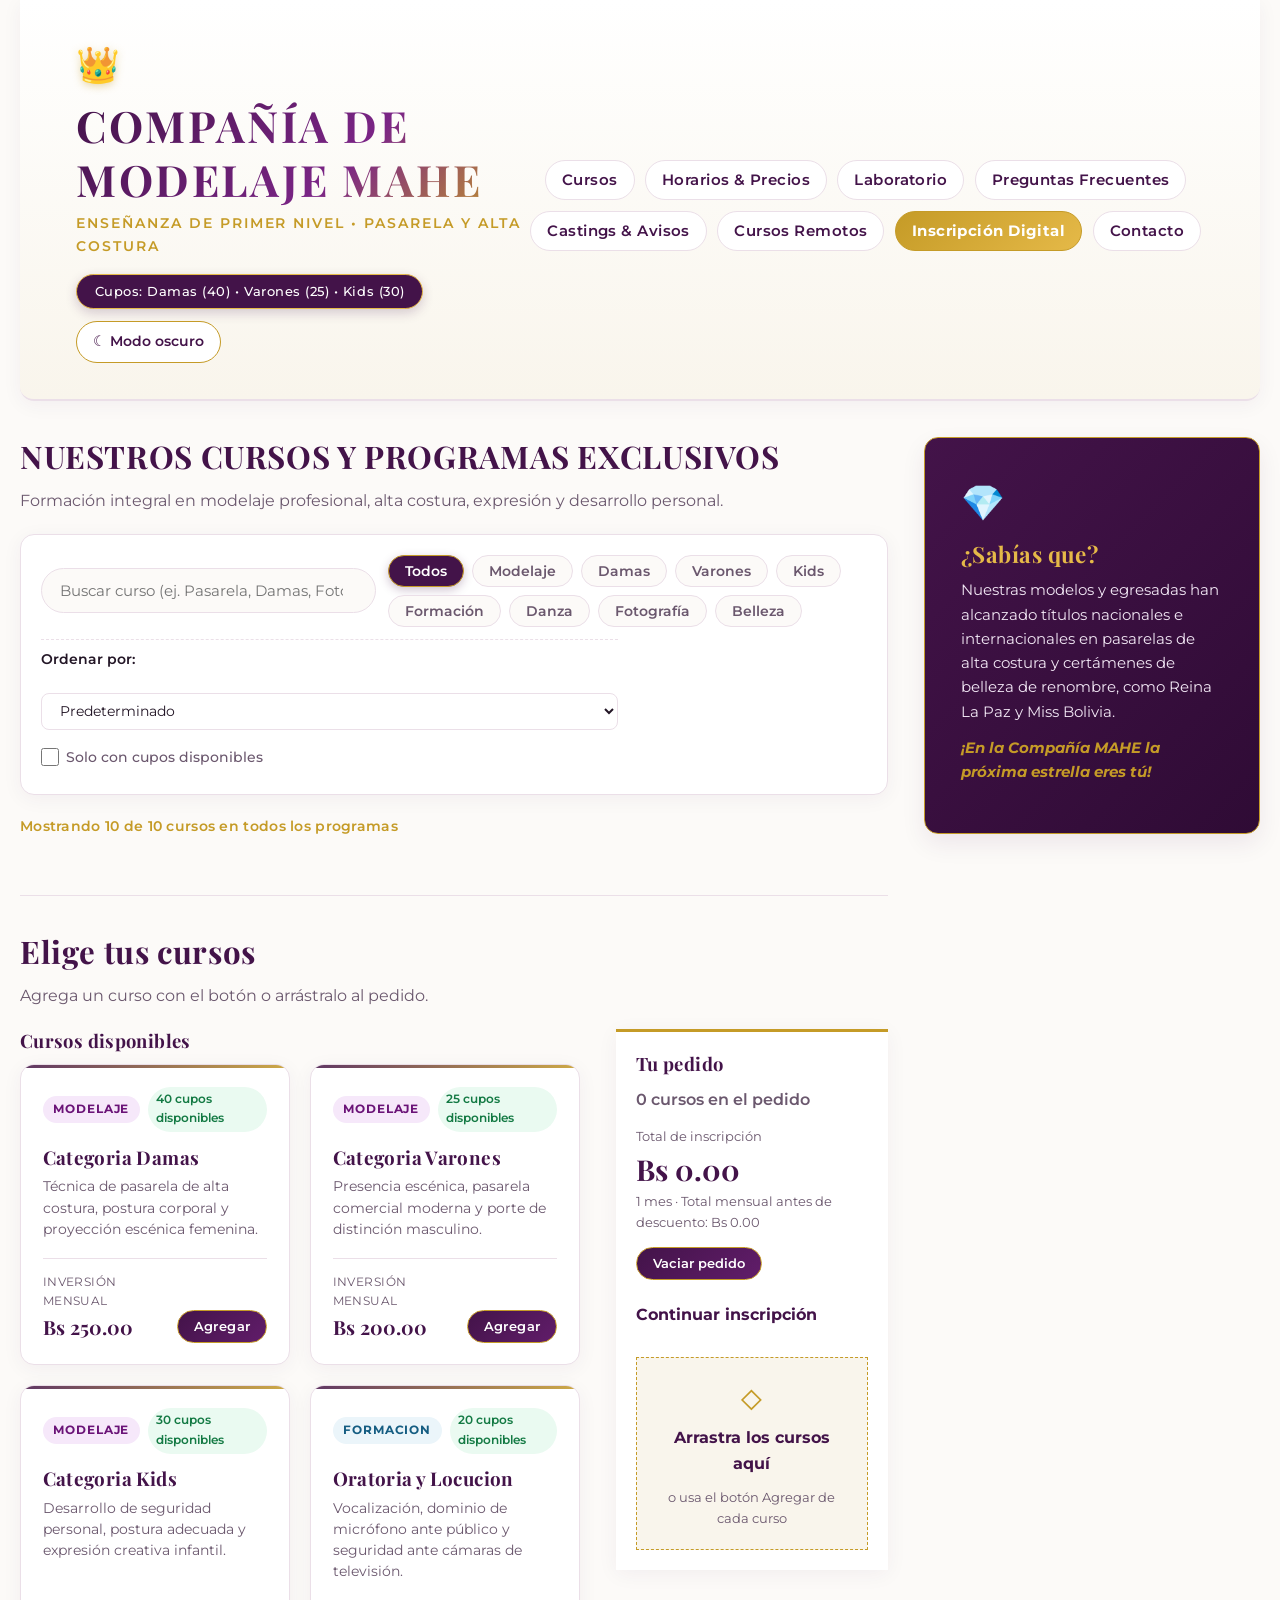
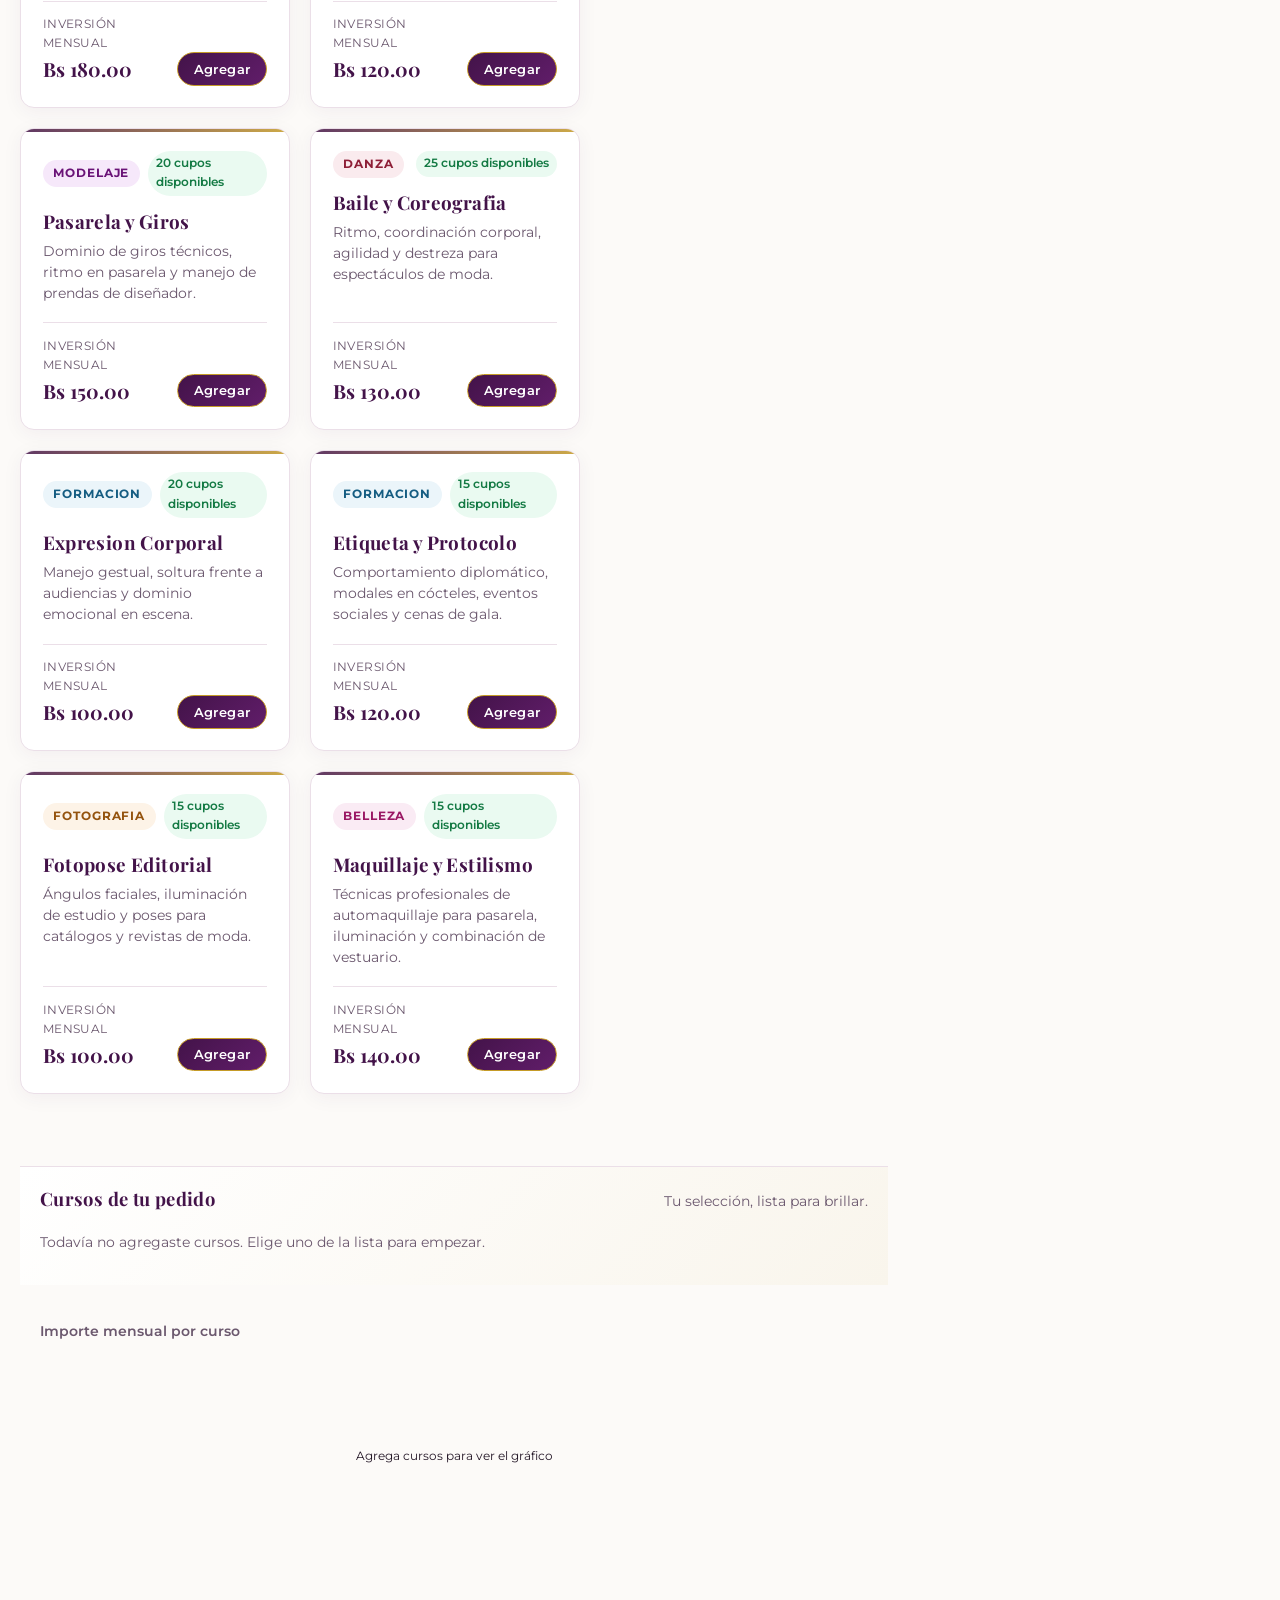
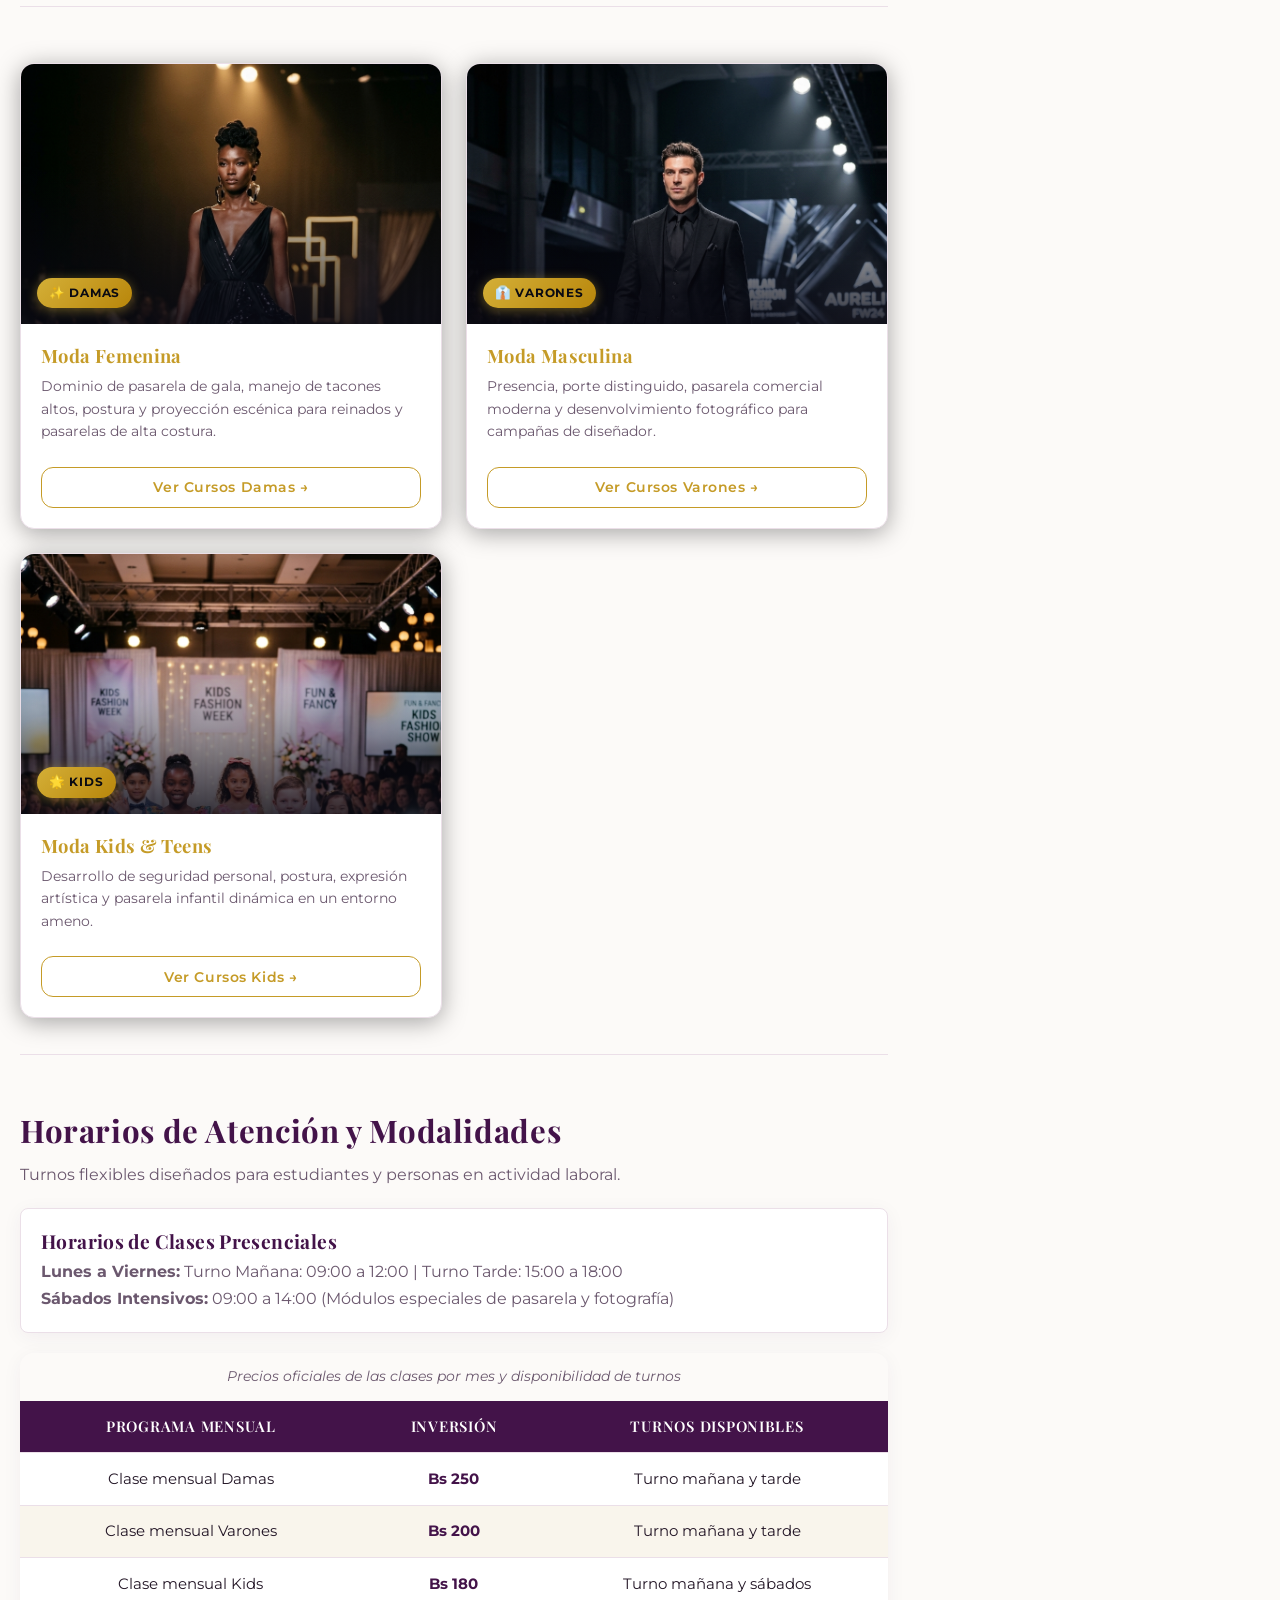
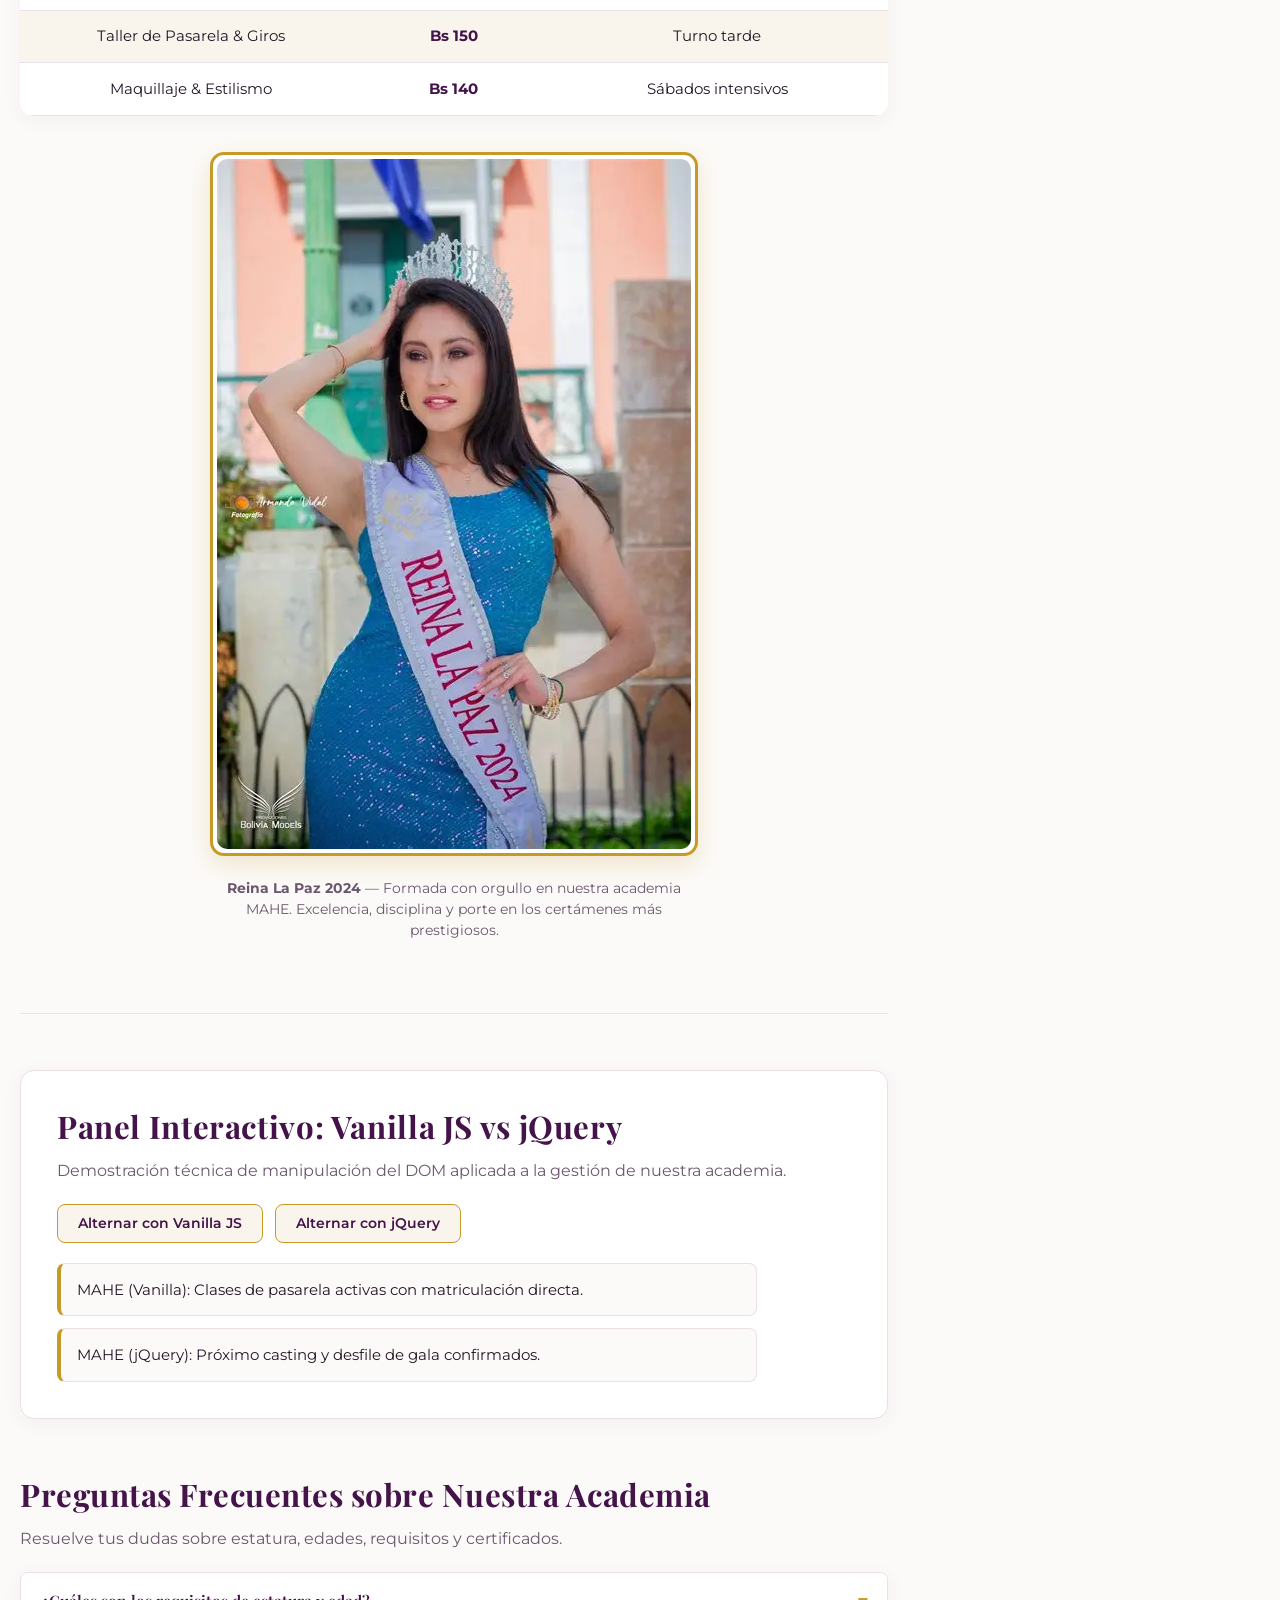
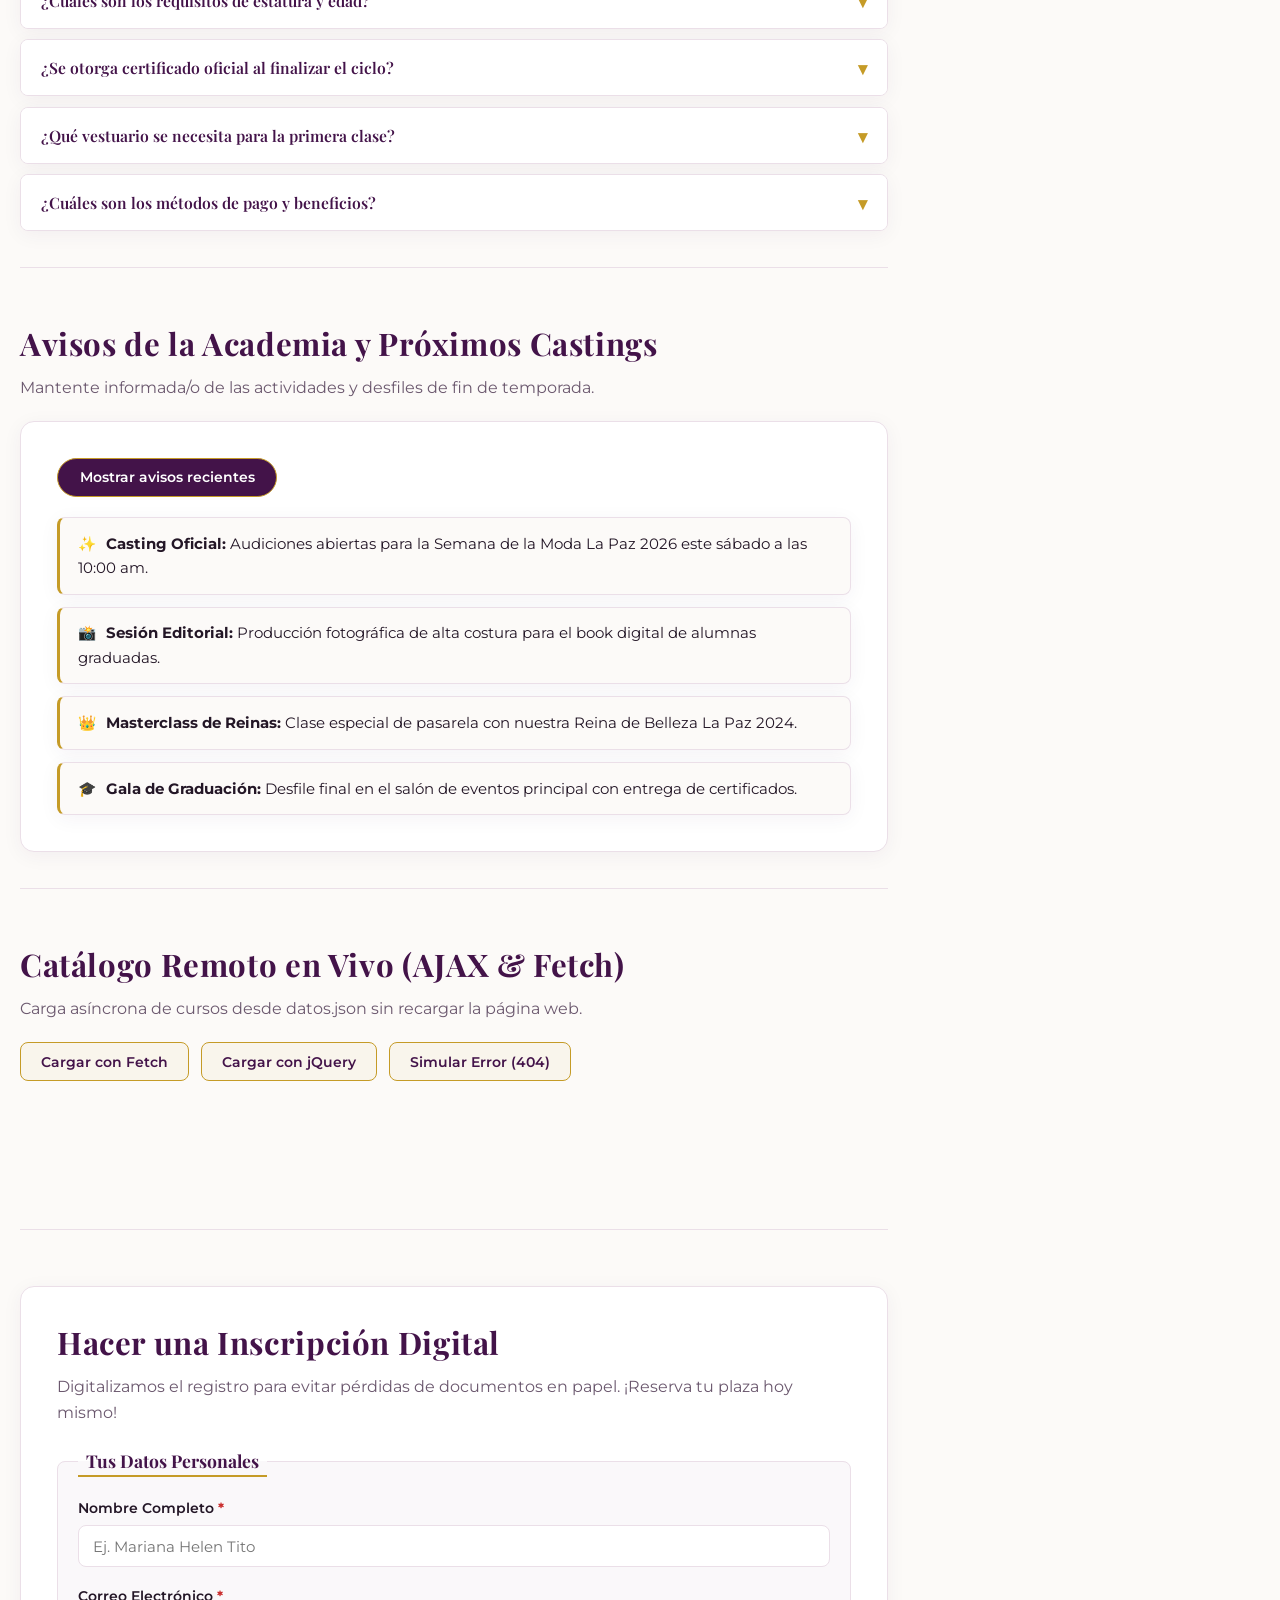
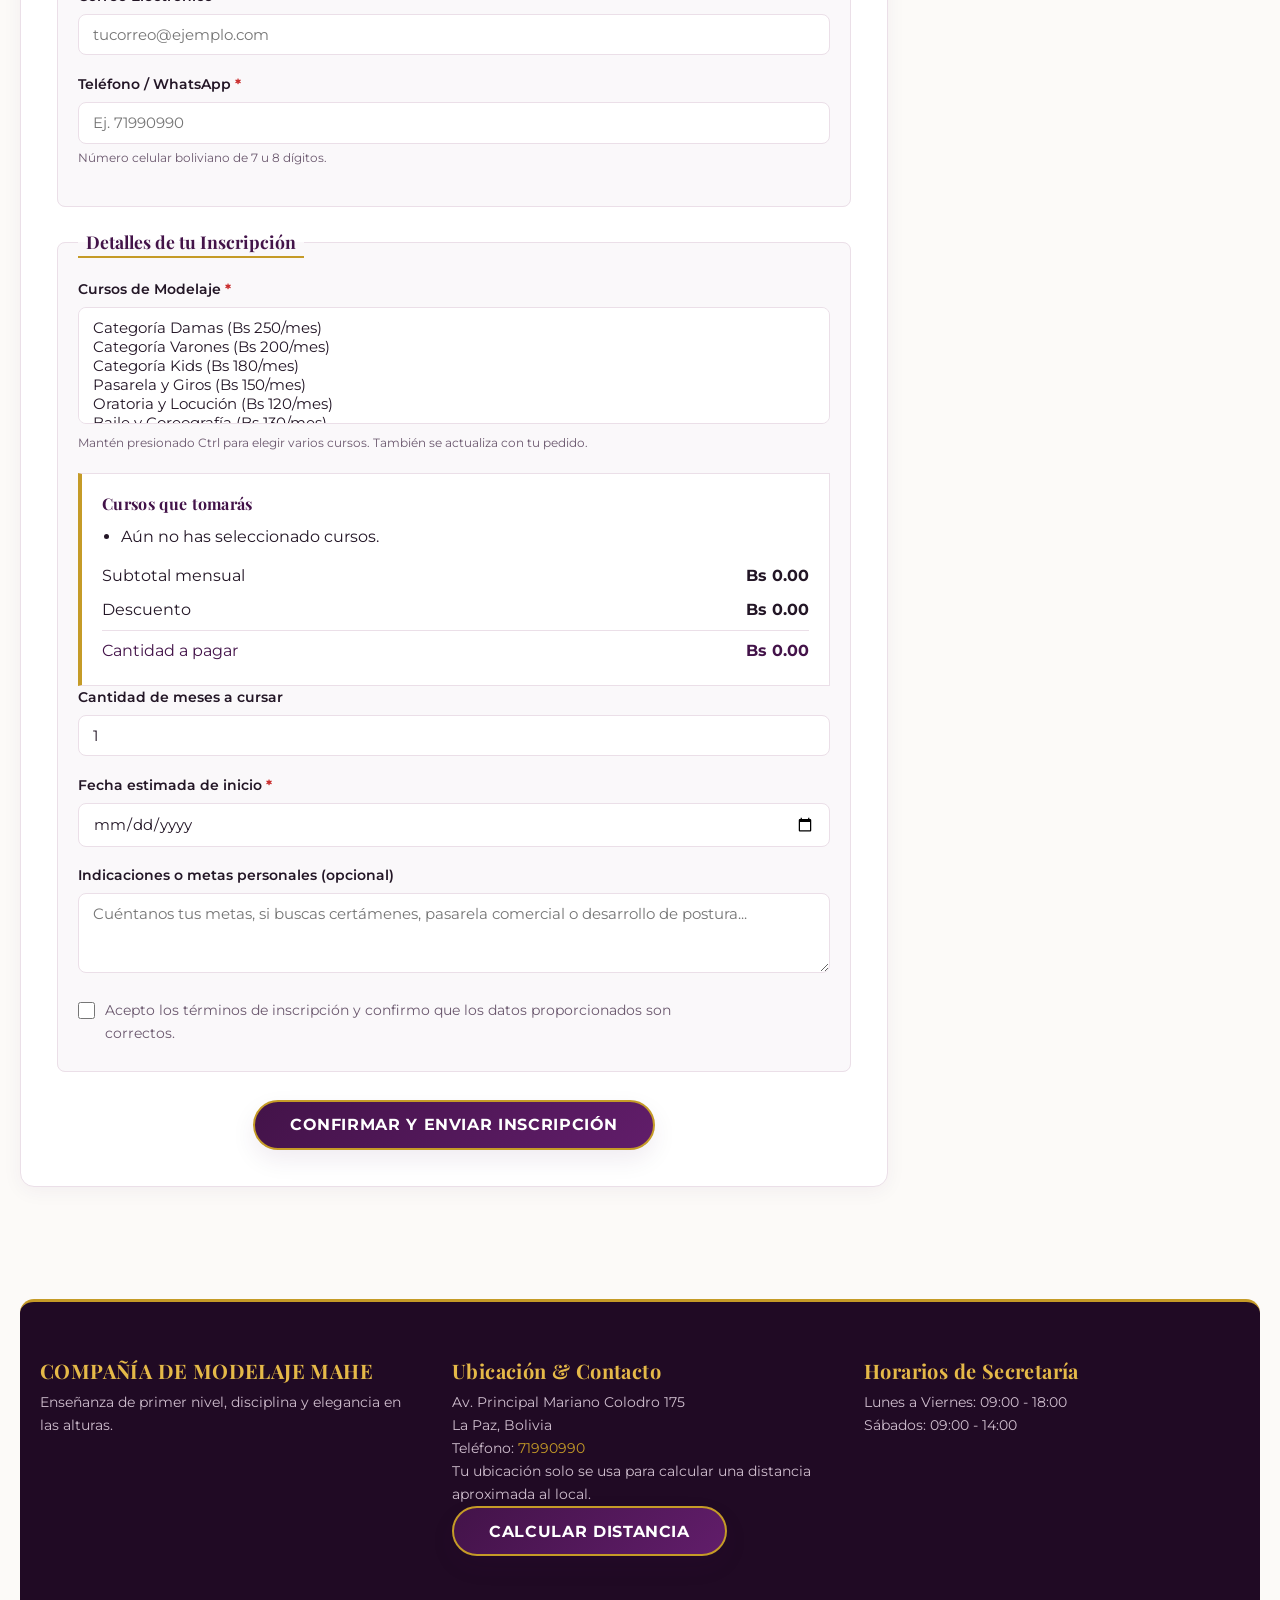
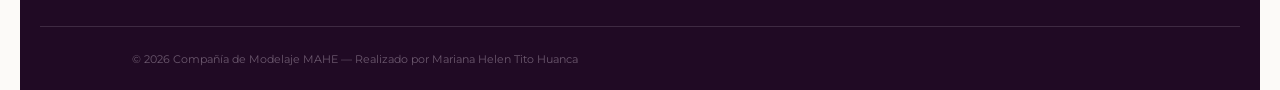
==== commit 648e49d9: "cambios" ====
--- a/index.html
+++ b/index.html
@@ -25,6 +25,7 @@
             <div class="estado-agencia">
                 <span id="cupos-resumen" class="badge-cupos">Cupos: Damas (40) • Varones (25) • Kids (30)</span>
             </div>
+            <button type="button" id="tema-toggle" aria-pressed="false">☾ Modo oscuro</button>
         </div>
 
         <button type="button" id="menu-toggle" aria-expanded="false" aria-controls="menu-movil">
@@ -91,8 +92,53 @@
 
             <p id="resultado" aria-live="polite" class="contador-resultados"></p>
 
-            <!-- CONTENEDOR DINÁMICO DE TARJETAS DE CURSOS -->
-            <div id="lista-productos" class="contenedor-modelos"></div>
+            <section id="tablero-pedidos" class="tablero-pedidos" aria-labelledby="titulo-tablero-pedidos">
+                <div class="encabezado-seccion">
+                    <h2 id="titulo-tablero-pedidos">Elige tus cursos</h2>
+                    <p class="subtitulo-seccion">Agrega un curso con el botón o arrástralo al pedido.</p>
+                </div>
+
+                <div class="selector-pedido-layout">
+                    <section class="catalogo-pedido-panel" aria-labelledby="titulo-catalogo-pedido">
+                        <h3 id="titulo-catalogo-pedido">Cursos disponibles</h3>
+                        <div id="lista-productos" class="contenedor-modelos"></div>
+                    </section>
+
+                    <aside class="pedido-lateral" aria-labelledby="titulo-resumen-pedido">
+                        <h3 id="titulo-resumen-pedido">Tu pedido</h3>
+                        <div class="resumen-pedido">
+                            <p id="contador-pedido" aria-live="polite">0 cursos en el pedido</p>
+                            <div class="total-pedido">
+                                <span>Total de inscripción</span>
+                                <strong id="total-pedido">Bs 0.00</strong>
+                                <small id="detalle-pedido">El total se actualizará al agregar cursos.</small>
+                            </div>
+                            <button type="button" id="vaciar-pedido" class="btn-inscribir">Vaciar pedido</button>
+                            <a class="continuar-inscripcion" href="#pedido">Continuar inscripción</a>
+                        </div>
+
+                        <div id="zona-pedido" class="zona-pedido" aria-label="Zona para agregar cursos al pedido">
+                            <span class="zona-pedido-icono" aria-hidden="true">◇</span>
+                            <strong>Arrastra los cursos aquí</strong>
+                            <span>o usa el botón Agregar de cada curso</span>
+                        </div>
+                    </aside>
+                </div>
+
+                <section class="seleccion-pedido" aria-labelledby="titulo-seleccion-pedido">
+                    <div class="encabezado-seleccion-pedido">
+                        <h3 id="titulo-seleccion-pedido">Cursos de tu pedido</h3>
+                        <p>Tu selección, lista para brillar.</p>
+                    </div>
+                    <ul id="cursos-seleccionados" class="cursos-seleccionados" aria-live="polite"></ul>
+                </section>
+
+                <figure class="grafico-pedido">
+                    <figcaption>Importe mensual por curso</figcaption>
+                    <canvas id="grafico-pedidos" width="900" height="220"
+                        aria-label="Gráfico del importe mensual por curso" role="img"></canvas>
+                </figure>
+            </section>
 
             <!-- LOGROS Y DISCIPLINAS DESTACADAS -->
             <div class="disciplinas-grid">
@@ -360,9 +406,9 @@
                 <fieldset>
                     <legend>Detalles de tu Inscripción</legend>
                     <p class="campo">
-                        <label for="inscripcion">Curso o Categoría de Modelaje <span class="requerido">*</span></label>
-                        <select id="inscripcion" name="inscripcion" required>
-                            <option value="">Selecciona tu curso...</option>
+                        <label for="inscripcion">Cursos de Modelaje <span class="requerido">*</span></label>
+                        <select id="inscripcion" name="inscripcion" multiple required size="5"
+                            aria-describedby="ayuda-inscripcion">
                             <option value="Categoria Damas">Categoría Damas (Bs 250/mes)</option>
                             <option value="Categoria Varones">Categoría Varones (Bs 200/mes)</option>
                             <option value="Categoria Kids">Categoría Kids (Bs 180/mes)</option>
@@ -374,7 +420,18 @@
                             <option value="Fotopose Editorial">Fotopose Editorial (Bs 100/mes)</option>
                             <option value="Maquillaje y Estilismo">Maquillaje y Estilismo (Bs 140/mes)</option>
                         </select>
-                    </p>
+                        <small id="ayuda-inscripcion" class="ayuda-campo">Mantén presionado Ctrl para elegir varios cursos. También se actualiza con tu pedido.</small>
+                    </p>
+
+                    <div id="resumen-inscripcion" class="resumen-inscripcion" aria-live="polite">
+                        <h4>Cursos que tomarás</h4>
+                        <ul id="lista-resumen-inscripcion"></ul>
+                        <dl>
+                            <div><dt>Subtotal mensual</dt><dd id="subtotal-formulario">Bs 0.00</dd></div>
+                            <div><dt>Descuento</dt><dd id="descuento-formulario">Bs 0.00</dd></div>
+                            <div><dt>Cantidad a pagar</dt><dd id="total-formulario">Bs 0.00</dd></div>
+                        </dl>
+                    </div>
 
                     <p class="campo">
                         <label for="cantidad">Cantidad de meses a cursar</label>
@@ -431,6 +488,9 @@
                     La Paz, Bolivia<br>
                     Teléfono: <a href="tel:71990990">71990990</a>
                 </address>
+                <p>Tu ubicación solo se usa para calcular una distancia aproximada al local.</p>
+                <button type="button" id="ubicarme" class="btn-primario">Calcular distancia</button>
+                <p id="estado-ubicacion" aria-live="polite"></p>
             </div>
             <div class="pie-columna">
                 <h3>Horarios de Secretaría</h3>
@@ -453,6 +513,8 @@
     <script src="jquery-comparado.js"></script>
     <script src="jquery-panel.js"></script>
     <script src="remoto.js"></script>
+    <script src="preferencias.js"></script>
+    <script src="tablero.js"></script>
 </body>
 
 </html>
--- a/stilo.css
+++ b/stilo.css
@@ -56,6 +56,31 @@
   padding: 0 var(--espacio-sm);
 }
 
+body.tema-oscuro {
+  color-scheme: dark;
+  --color-principal: #b98ab6;
+  --color-principal-luz: #d0a6ce;
+  --color-texto: #f3edf2;
+  --color-suave: #c6bbc5;
+  --color-fondo: #19161a;
+  --color-superficie: #262127;
+  --color-dorado-suave: #302a26;
+  --color-rosa-seda: #30252d;
+  --borde: #453b45;
+  --borde-dorado: rgba(229, 185, 72, 0.45);
+}
+
+body.tema-oscuro header {
+  background: linear-gradient(180deg, #262127 0%, #302a26 100%);
+}
+
+body.tema-oscuro h1 {
+  background: linear-gradient(135deg, #d0a6ce 0%, #e5b948 100%);
+  background-clip: text;
+  -webkit-background-clip: text;
+  -webkit-text-fill-color: transparent;
+}
+
 /* ── 2. TIPOGRAFÍA HAUTE COUTURE ───────────────────────────────────────── */
 h1, h2, h3, h4 {
   font-family: "Playfair Display", "Bodoni MT", "Didot", "Times New Roman", serif;
@@ -178,6 +203,24 @@
   transition: var(--transicion);
 }
 
+#tema-toggle {
+  margin-top: 0.75rem;
+  padding: 0.5rem 1rem;
+  border: 1px solid var(--color-dorado);
+  border-radius: var(--radio-pill);
+  background: var(--color-superficie);
+  color: var(--color-principal);
+  font: inherit;
+  font-size: 0.9rem;
+  font-weight: 600;
+  cursor: pointer;
+  transition: var(--transicion);
+}
+
+#tema-toggle:hover {
+  background: var(--color-dorado-suave);
+}
+
 #menu-toggle:hover {
   background: var(--color-principal-luz);
   border-color: var(--color-dorado-brillo);
@@ -508,6 +551,262 @@
 .tarjeta.agotado {
   opacity: 0.75;
   filter: grayscale(0.2);
+}
+
+.tarjeta[draggable="true"] { cursor: grab; }
+.tarjeta[draggable="true"]:active { cursor: grabbing; }
+
+.tablero-pedidos {
+  margin: var(--espacio-xl) 0;
+  padding: var(--espacio-lg) 0;
+  border-top: 1px solid var(--borde);
+  border-bottom: 1px solid var(--borde);
+}
+
+.resumen-pedido {
+  display: flex;
+  align-items: center;
+  flex-wrap: wrap;
+  gap: var(--espacio);
+  margin-bottom: var(--espacio);
+  padding: var(--espacio);
+  background: var(--color-superficie);
+  border: 1px solid var(--borde);
+  border-left: 4px solid var(--color-dorado);
+}
+
+.resumen-pedido > p { flex: 1 1 12rem; font-weight: 600; }
+.total-pedido { display: grid; gap: 0.15rem; }
+.total-pedido span, .total-pedido small { color: var(--color-suave); font-size: 0.82rem; }
+.total-pedido strong { color: var(--color-principal); font: 700 1.4rem "Playfair Display", serif; }
+.resumen-pedido .btn-inscribir { text-transform: none; letter-spacing: 0; }
+
+.continuar-inscripcion {
+  display: inline-flex;
+  align-items: center;
+  min-height: 2.75rem;
+  color: var(--color-principal);
+  font-weight: 700;
+}
+
+.columnas-pedido {
+  display: grid;
+  grid-template-columns: repeat(3, minmax(0, 1fr));
+  gap: var(--espacio);
+}
+
+.columna-pedido {
+  min-width: 0;
+  padding: var(--espacio-sm);
+  border-top: 2px solid var(--color-dorado);
+  background: color-mix(in srgb, var(--color-superficie) 65%, transparent);
+  transition: var(--transicion);
+}
+
+.columna-pedido.encima {
+  background: var(--color-dorado-suave);
+  outline: 2px dashed var(--color-dorado);
+  outline-offset: 2px;
+}
+
+.titulo-columna { font-size: 1.05rem; }
+.lista-columna { display: grid; gap: 0.55rem; min-height: 3rem; list-style: none; }
+
+.ficha-pedido {
+  display: flex;
+  align-items: center;
+  gap: 0.65rem;
+  min-width: 0;
+  padding: 0.65rem;
+  background: var(--color-superficie);
+  border: 1px solid var(--borde);
+  border-radius: var(--radio);
+  box-shadow: var(--sombra-suave);
+  cursor: grab;
+}
+
+.ficha-pedido.arrastrando { opacity: 0.45; }
+.icono-diamante {
+  display: grid;
+  flex: 0 0 1.6rem;
+  width: 1.6rem;
+  aspect-ratio: 1;
+  place-items: center;
+  transform: rotate(45deg);
+  border: 1px solid var(--color-dorado);
+  color: var(--color-principal);
+  background: var(--color-dorado-suave);
+}
+
+.detalle-curso-pedido { display: grid; flex: 1; min-width: 0; gap: 0.15rem; }
+.detalle-curso-pedido strong { overflow-wrap: anywhere; color: var(--color-texto); font-size: 0.84rem; }
+.detalle-curso-pedido small { color: var(--color-suave); font-size: 0.75rem; }
+.mover-curso { max-width: 8rem; min-width: 0; padding: 0.3rem; border: 1px solid var(--borde); background: var(--color-superficie); color: var(--color-texto); font: inherit; font-size: 0.72rem; }
+
+.quitar-curso {
+  width: 2rem;
+  height: 2rem;
+  flex: 0 0 2rem;
+  border: 0;
+  background: transparent;
+  color: var(--color-suave);
+  font-size: 1.35rem;
+  cursor: pointer;
+}
+
+.quitar-curso:hover { color: #a32626; }
+.total-columna { margin-top: 0.65rem; color: var(--color-suave); font-size: 0.82rem; }
+
+.grafico-pedido { margin-top: var(--espacio-lg); }
+.grafico-pedido figcaption { margin-bottom: 0.5rem; color: var(--color-suave); font-size: 0.9rem; font-weight: 600; }
+#grafico-pedidos { display: block; width: 100%; height: 220px; }
+
+@media (max-width: 760px) {
+  .columnas-pedido { grid-template-columns: 1fr; }
+  .resumen-pedido { align-items: flex-start; }
+  .resumen-pedido > p, .total-pedido { flex-basis: 100%; }
+  .mover-curso { max-width: 7rem; }
+}
+
+.selector-pedido-layout {
+  display: grid;
+  grid-template-columns: minmax(0, 1.65fr) minmax(17rem, 0.8fr);
+  align-items: start;
+  gap: var(--espacio-lg);
+}
+
+.catalogo-pedido-panel > h3,
+.pedido-lateral > h3,
+.encabezado-seleccion-pedido h3 {
+  margin-bottom: var(--espacio-sm);
+  font-size: 1.15rem;
+}
+
+#lista-productos {
+  grid-template-columns: repeat(auto-fill, minmax(min(100%, 15rem), 1fr));
+  align-items: stretch;
+}
+
+.pedido-lateral {
+  grid-area: auto;
+  position: sticky;
+  top: 1rem;
+  padding: var(--espacio);
+  border-top: 3px solid var(--color-dorado);
+  background: var(--color-superficie);
+  box-shadow: var(--sombra-suave);
+}
+
+.pedido-lateral .resumen-pedido {
+  display: grid;
+  gap: 0.8rem;
+  margin: 0;
+  padding: 0;
+  border: 0;
+  background: transparent;
+  box-shadow: none;
+}
+
+.pedido-lateral .total-pedido strong { font-size: 1.8rem; }
+.pedido-lateral .btn-inscribir { justify-self: start; }
+
+.zona-pedido {
+  display: grid;
+  min-height: 10rem;
+  margin-top: var(--espacio);
+  padding: var(--espacio);
+  place-content: center;
+  justify-items: center;
+  gap: 0.55rem;
+  border: 1px dashed var(--color-dorado);
+  background: var(--color-dorado-suave);
+  color: var(--color-suave);
+  text-align: center;
+  transition: var(--transicion);
+}
+
+.zona-pedido strong { color: var(--color-principal); }
+.zona-pedido > span:last-child { font-size: 0.8rem; }
+.zona-pedido.encima { outline: 2px solid var(--color-dorado); outline-offset: 3px; }
+.zona-pedido-icono { color: var(--color-dorado); font-size: 2.4rem; line-height: 1; }
+
+.seleccion-pedido {
+  margin-top: var(--espacio-lg);
+  padding: var(--espacio);
+  border-top: 1px solid var(--borde);
+  background: linear-gradient(135deg, var(--color-superficie), var(--color-dorado-suave));
+}
+
+.encabezado-seleccion-pedido {
+  display: flex;
+  align-items: baseline;
+  flex-wrap: wrap;
+  justify-content: space-between;
+  gap: 0.5rem;
+}
+
+.encabezado-seleccion-pedido p { font-size: 0.85rem; }
+
+.cursos-seleccionados {
+  display: grid;
+  grid-template-columns: repeat(auto-fill, minmax(min(100%, 17rem), 1fr));
+  gap: 0.7rem;
+  padding: 0;
+  list-style: none;
+}
+
+.ficha-pedido {
+  min-height: 4.5rem;
+  border-left: 3px solid var(--color-dorado);
+}
+
+.emblemas-pedido {
+  display: flex;
+  flex: 0 0 3.2rem;
+  align-items: center;
+  gap: 0.15rem;
+}
+
+.icono-diamante,
+.icono-corona {
+  display: grid;
+  width: 1.45rem;
+  aspect-ratio: 1;
+  place-items: center;
+  color: var(--color-principal);
+  font-size: 1rem;
+}
+
+.icono-diamante { transform: rotate(45deg); border: 1px solid var(--color-dorado); background: var(--color-dorado-suave); }
+.icono-corona { color: var(--color-dorado); font-size: 1.3rem; }
+.pedido-vacio { grid-column: 1 / -1; padding: 0.6rem 0; color: var(--color-suave); font-size: 0.9rem; }
+.btn-agregar-pedido:disabled { cursor: default; opacity: 0.68; transform: none; box-shadow: none; }
+
+.resumen-inscripcion {
+  margin-top: var(--espacio);
+  padding: var(--espacio);
+  border: 1px solid var(--borde);
+  border-left: 4px solid var(--color-dorado);
+  background: var(--color-superficie);
+}
+.resumen-inscripcion h4 { margin-bottom: 0.6rem; color: var(--color-principal); }
+.resumen-inscripcion ul { display: grid; gap: 0.35rem; margin-bottom: 0.8rem; padding-left: 1.2rem; }
+.resumen-inscripcion li { color: var(--color-texto); }
+.resumen-inscripcion dl { display: grid; gap: 0.45rem; }
+.resumen-inscripcion dl div { display: flex; justify-content: space-between; gap: var(--espacio); }
+.resumen-inscripcion dd { margin: 0; font-weight: 700; }
+.resumen-inscripcion dl div:last-child { padding-top: 0.45rem; border-top: 1px solid var(--borde); color: var(--color-principal); }
+
+@media (max-width: 760px) {
+  .selector-pedido-layout { grid-template-columns: minmax(0, 1fr); }
+  .pedido-lateral { position: static; }
+}
+
+@media (max-width: 560px) {
+  .resumen-pedido { align-items: stretch; }
+  .resumen-pedido > p, .total-pedido { flex-basis: auto; }
+  .selector-pedido-layout { gap: var(--espacio); }
+  .pedido-lateral { padding: var(--espacio-sm); }
 }
 
 .sin-resultados {
@@ -1243,6 +1542,18 @@
   color: #ffffff;
 }
 
+#estado-ubicacion {
+  min-height: 1.8em;
+  margin-top: 0.5rem;
+  padding: 0.5rem 0.85rem;
+  border-radius: var(--radio);
+  font-size: 0.9rem;
+}
+
+#estado-ubicacion.cargando { color: var(--color-principal); }
+#estado-ubicacion.ok { color: #155724; }
+#estado-ubicacion.error { color: #8a2b12; }
+
 .pie-derechos {
   border-top: 1px solid rgba(235, 223, 232, 0.15);
   padding-top: var(--espacio);
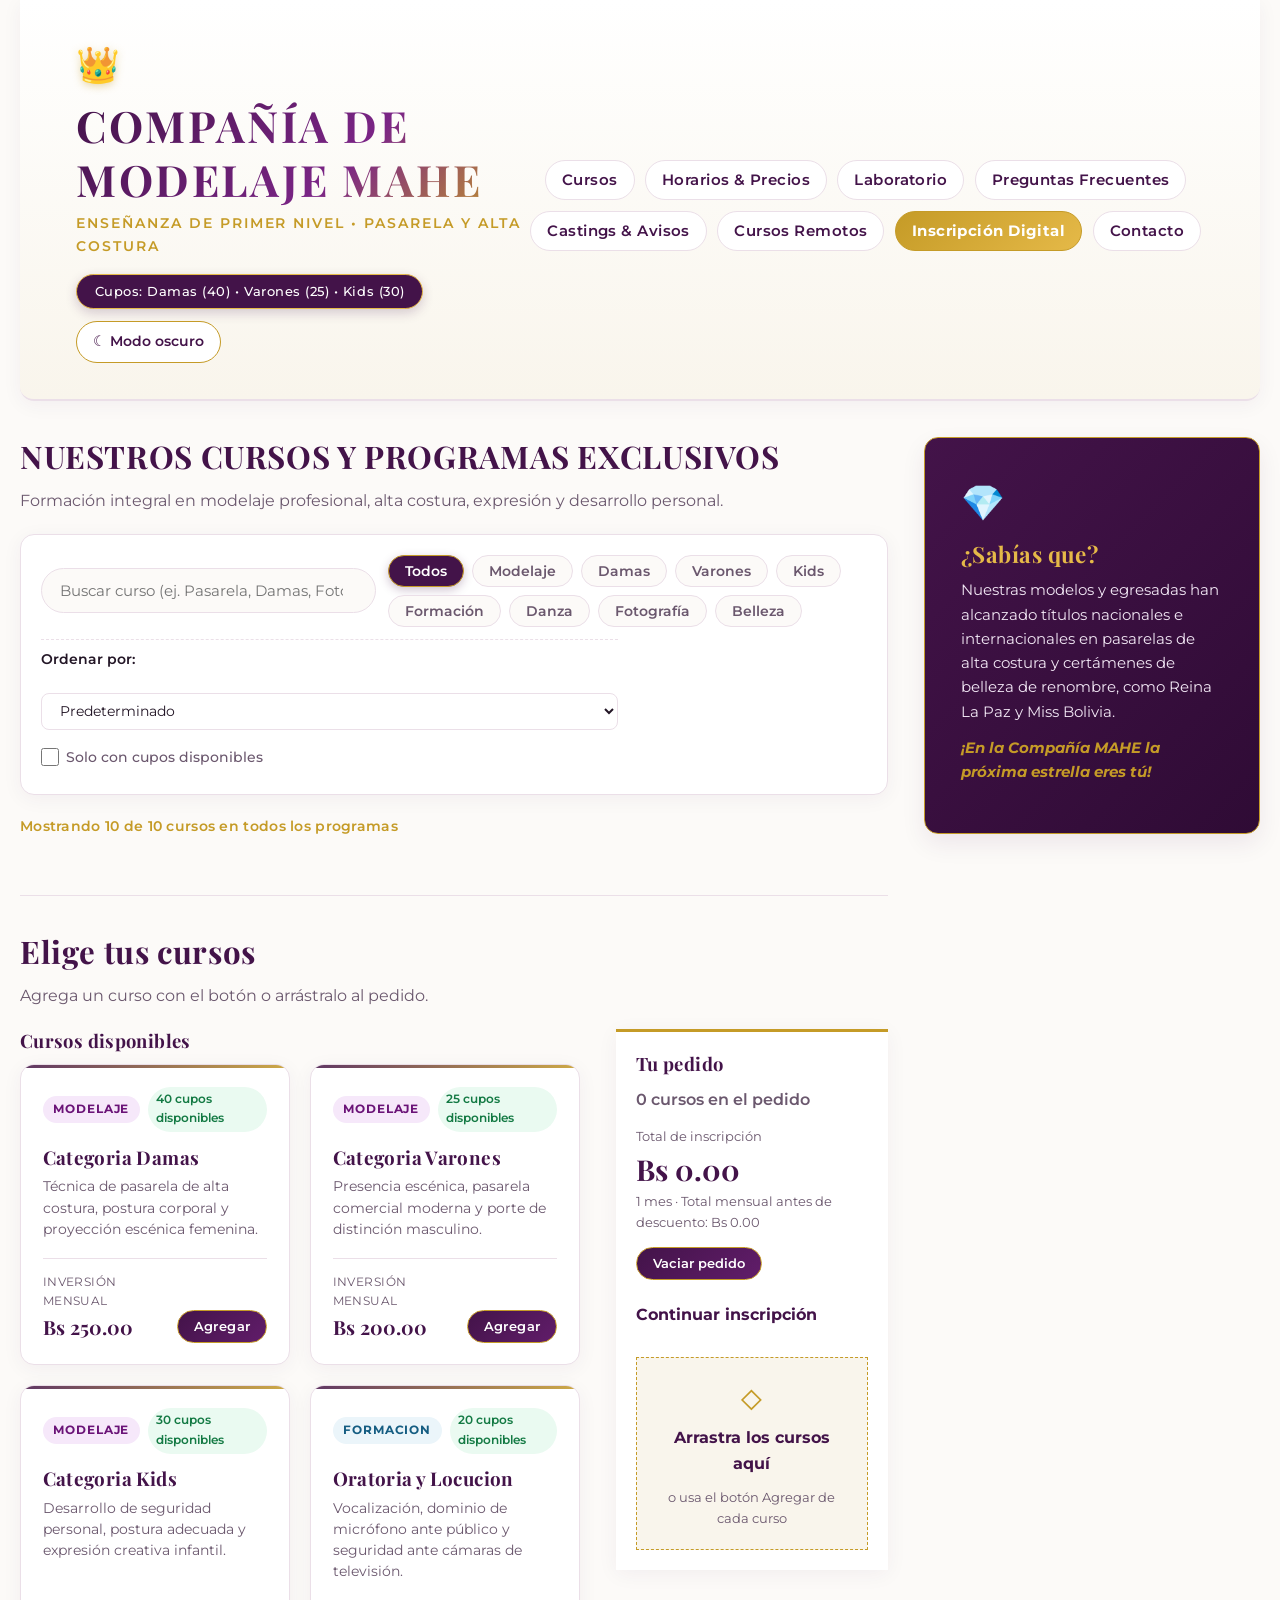
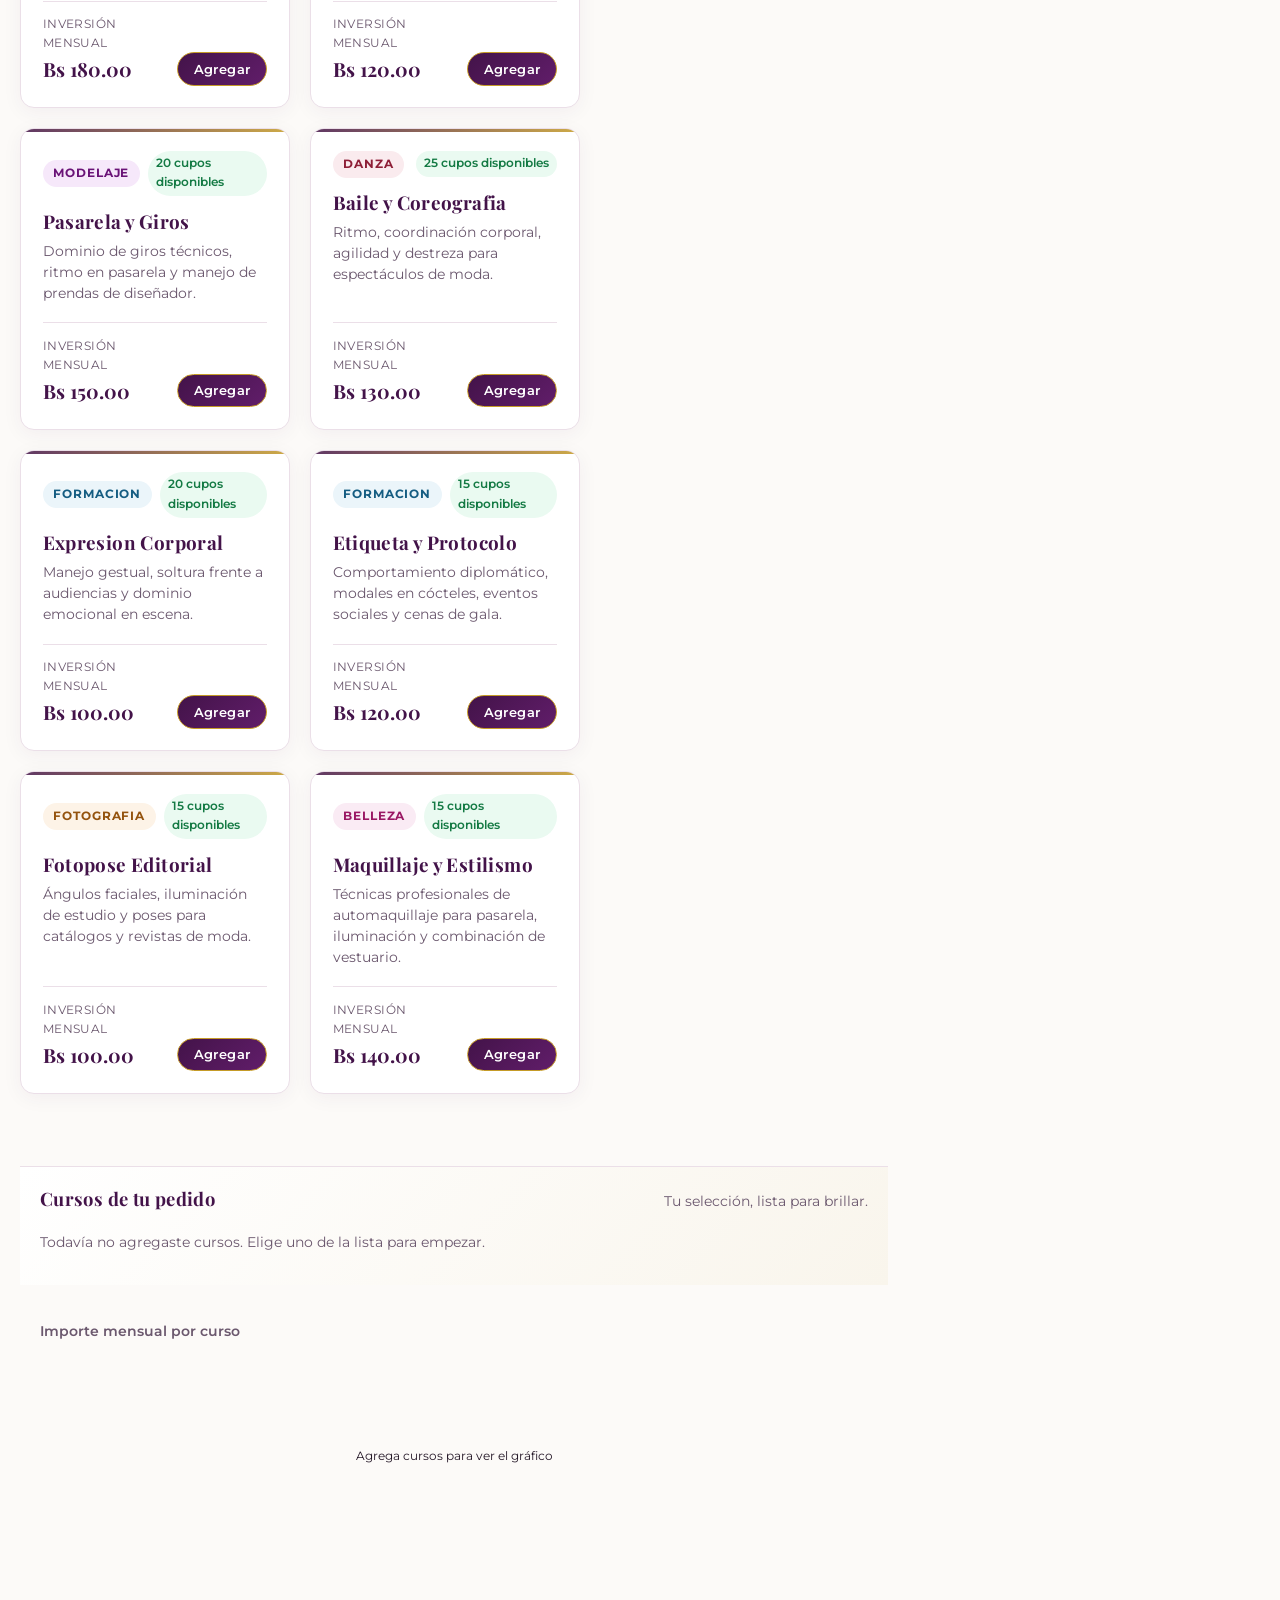
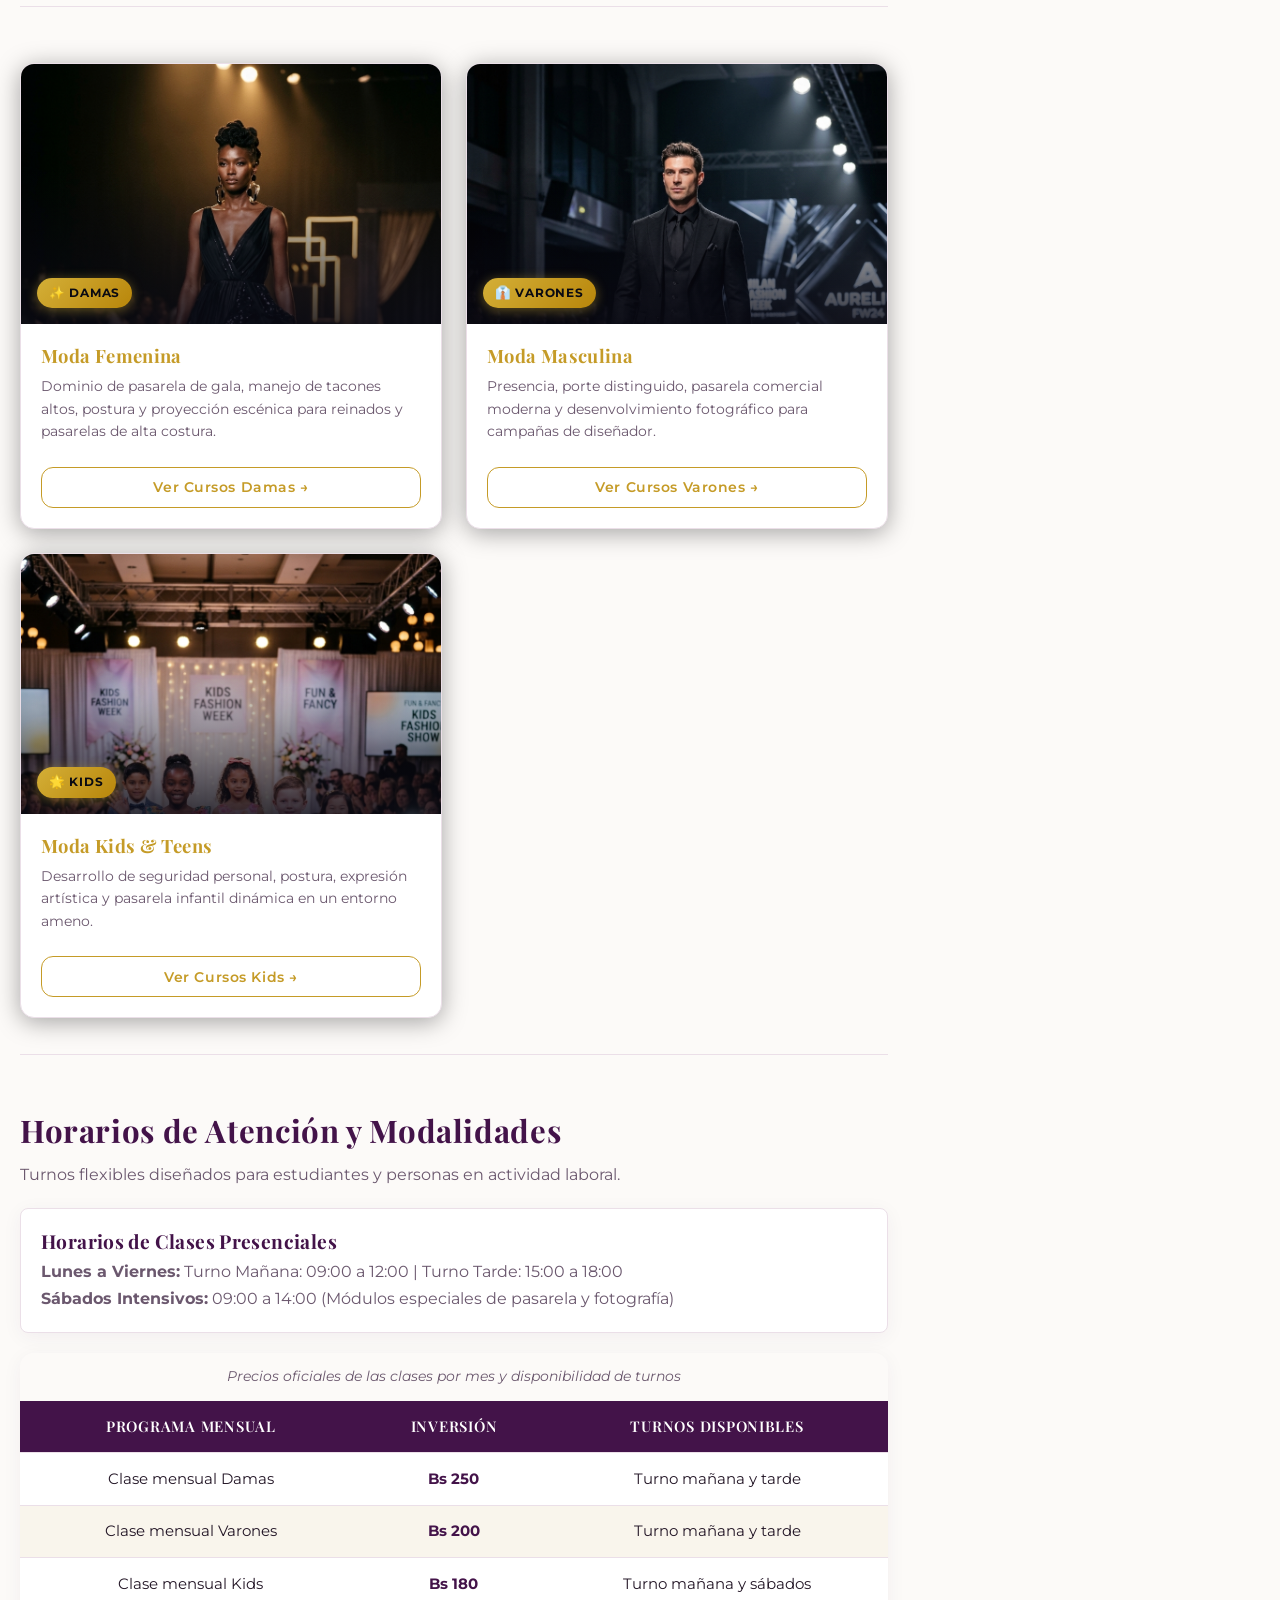
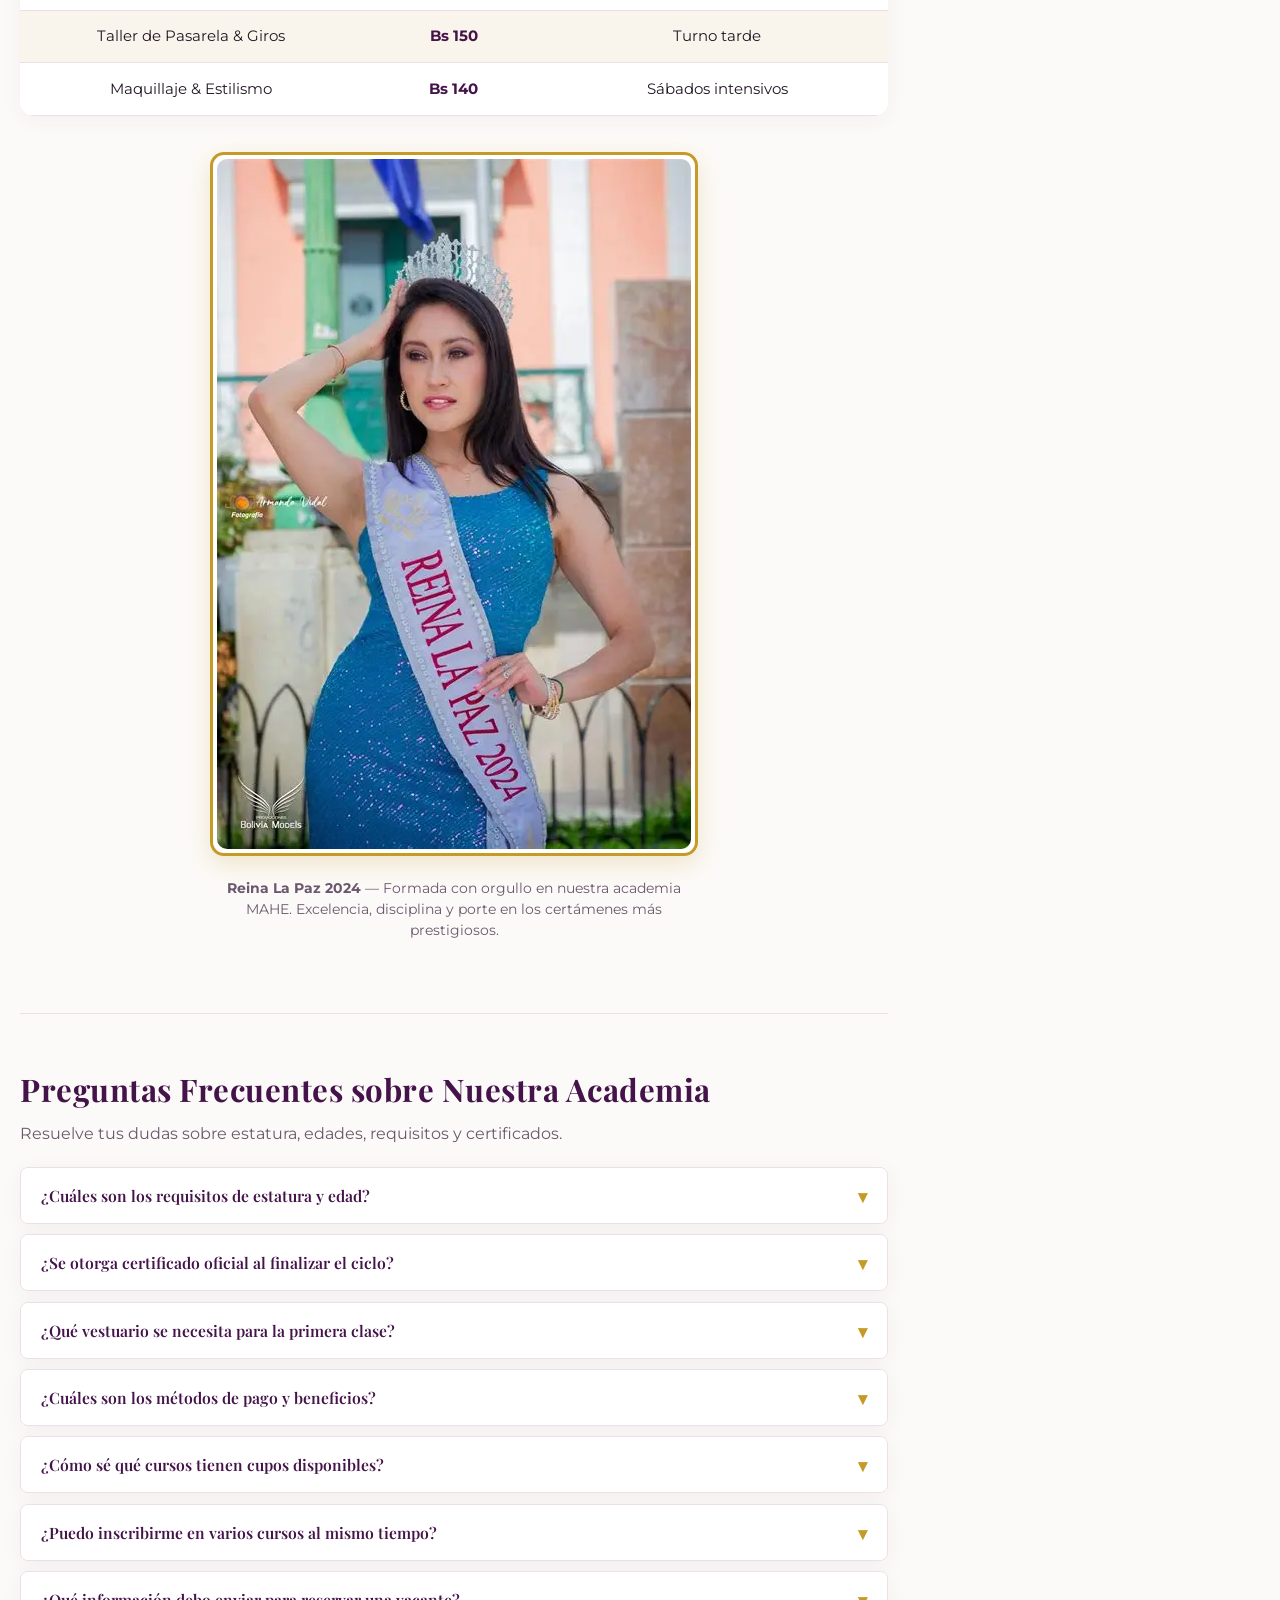
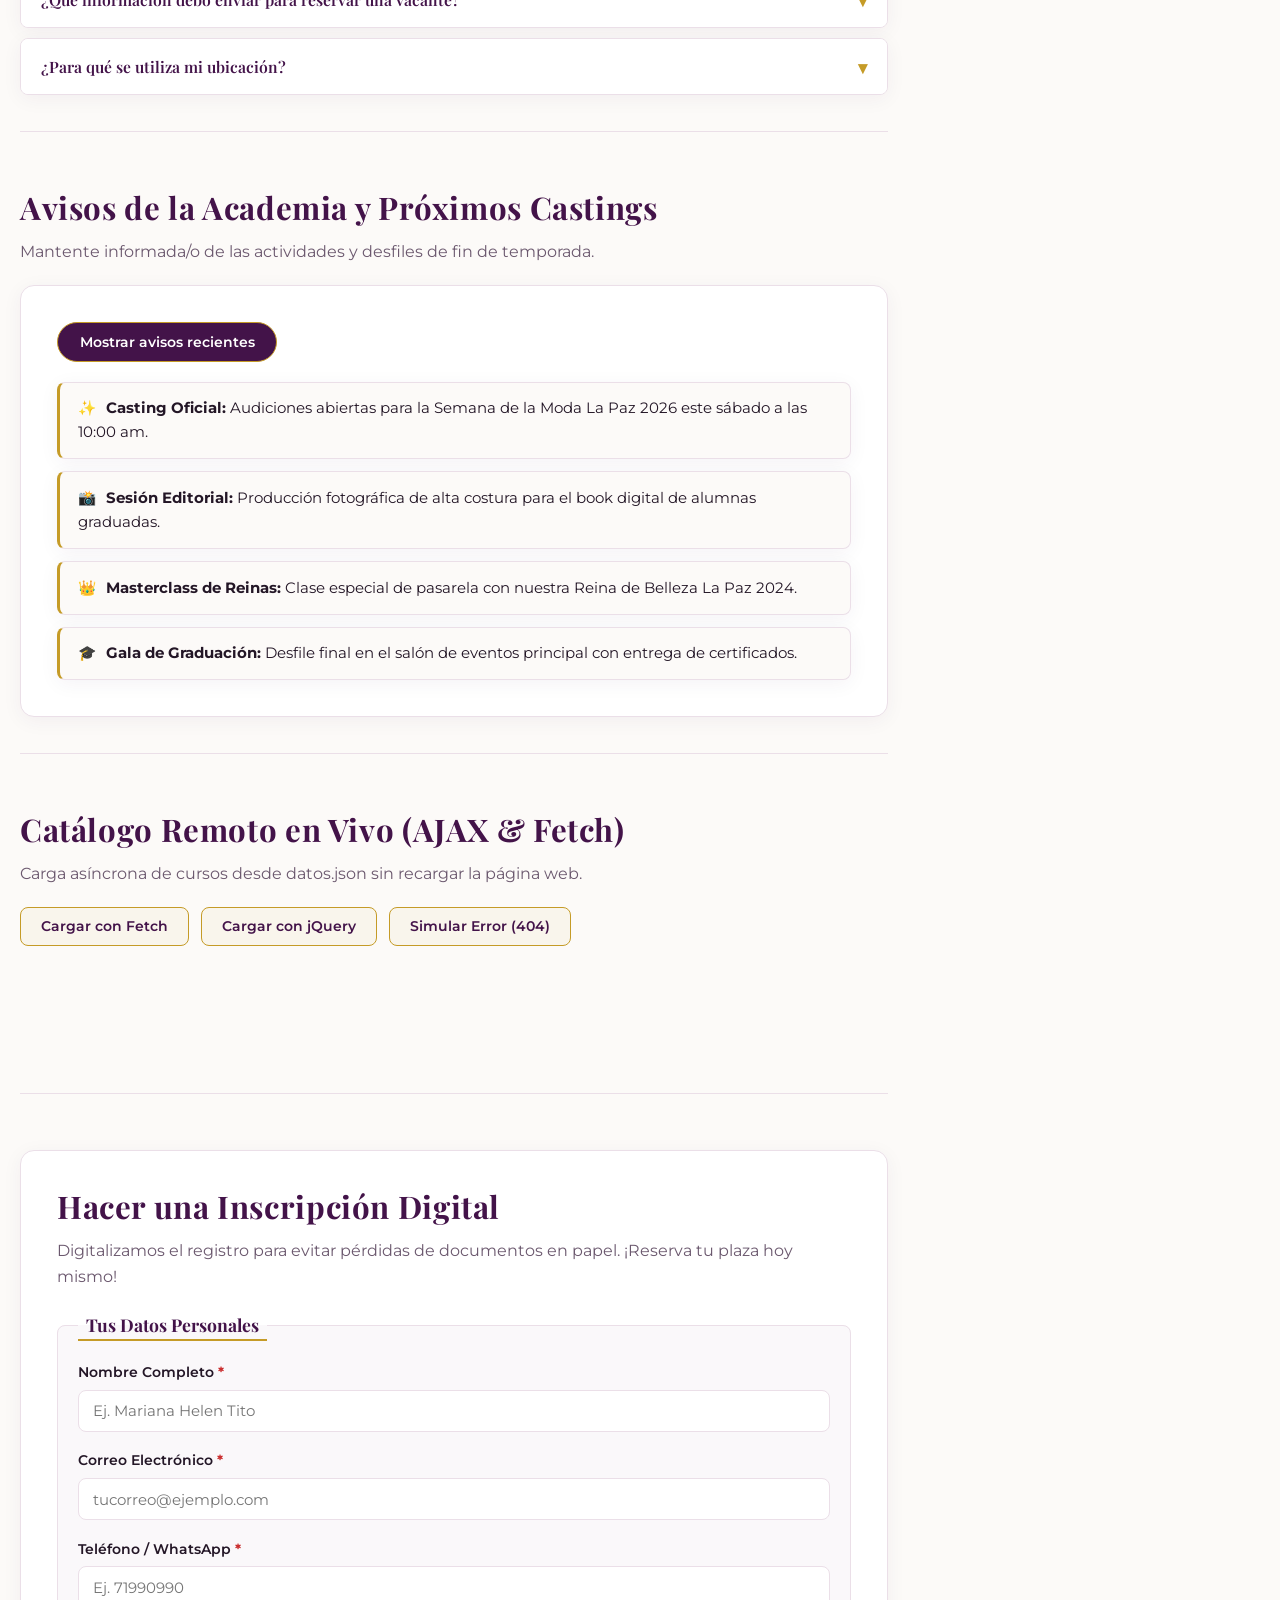
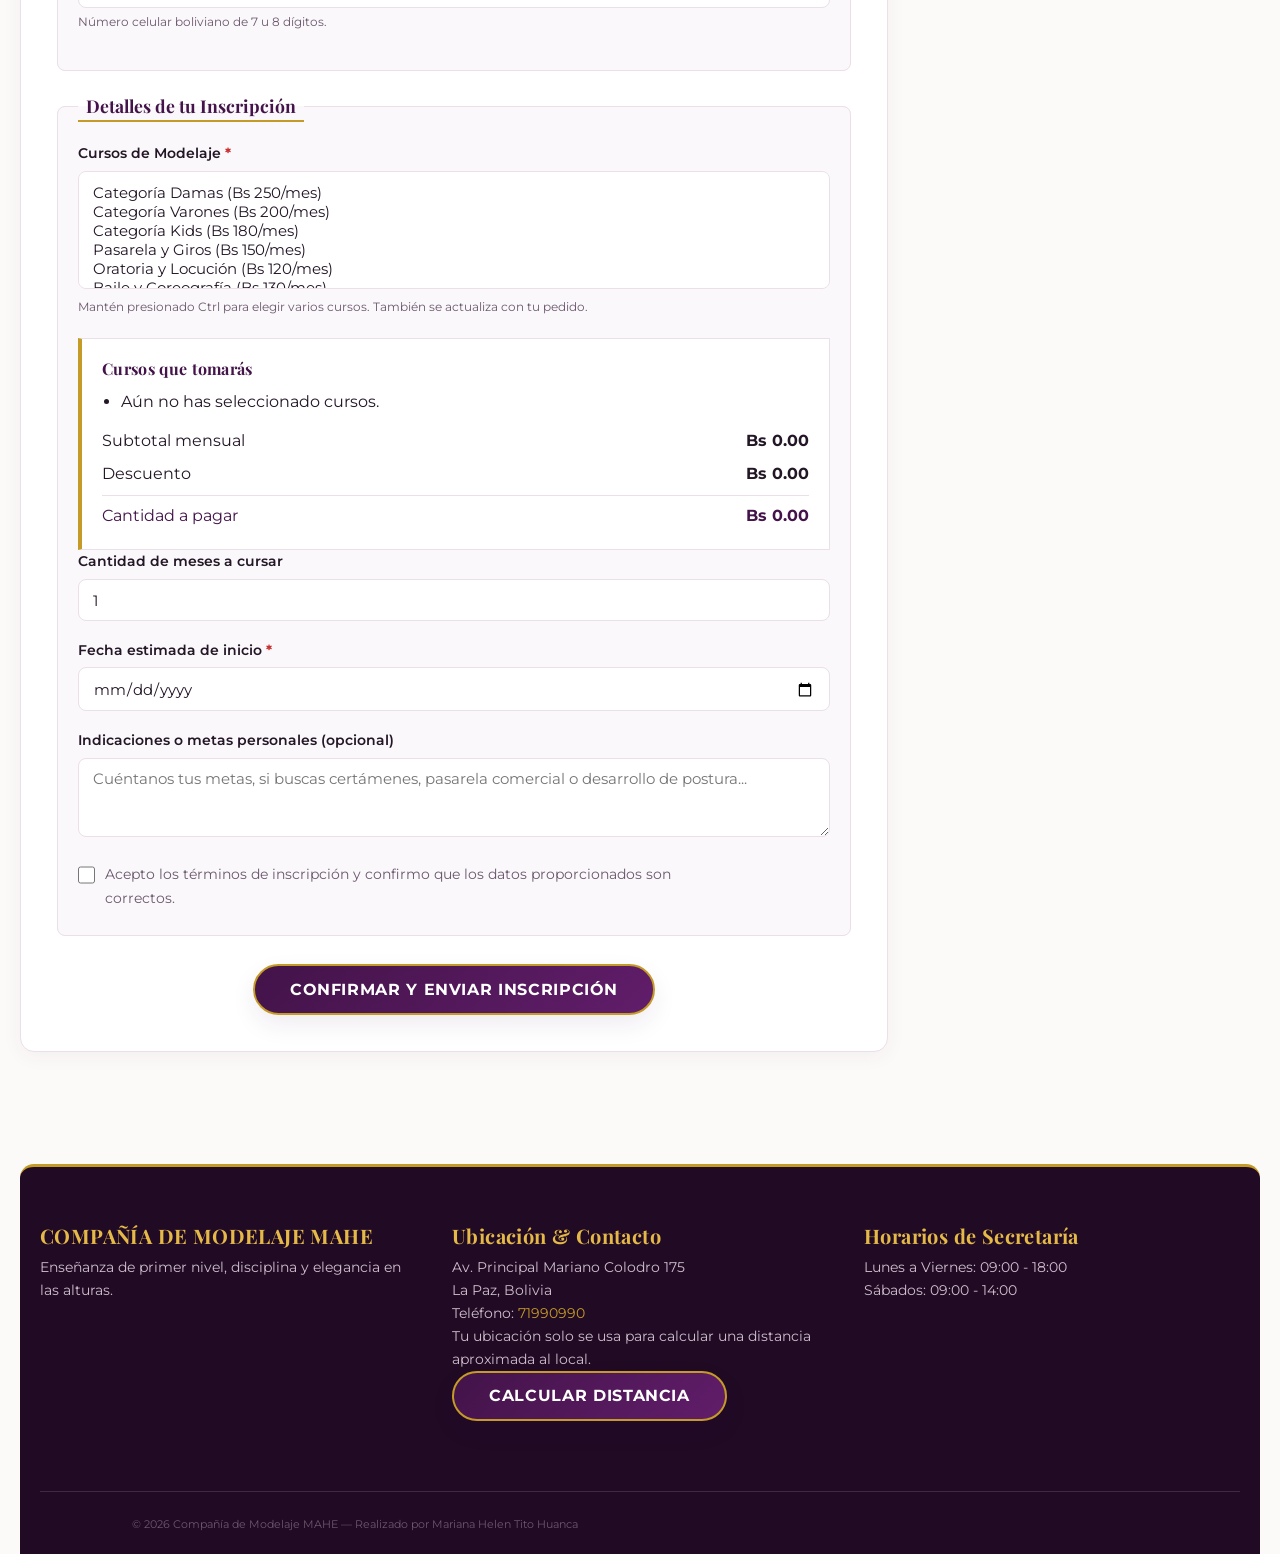
==== commit 3bb7af4e: "ultimos cambio" ====
--- a/index.html
+++ b/index.html
@@ -262,27 +262,6 @@
             </figure>
         </section>
 
-        <!-- SECCIÓN: LABORATORIO COMPARATIVO (VANILLA JS VS JQUERY) -->
-        <section id="comparacion" class="seccion-bloque">
-            <div class="encabezado-seccion">
-                <h2>Panel Interactivo: Vanilla JS vs jQuery</h2>
-                <p class="subtitulo-seccion">Demostración técnica de manipulación del DOM aplicada a la gestión de
-                    nuestra academia.</p>
-            </div>
-
-            <div class="comparacion-botones">
-                <button type="button" id="boton-vanilla" class="btn-demo">Alternar con Vanilla JS</button>
-                <button type="button" id="boton-jquery" class="btn-demo">Alternar con jQuery</button>
-            </div>
-
-            <div class="comparacion-salidas">
-                <p id="salida-vanilla" class="caja-salida">Estado MAHE (Vanilla JS): Inscripciones abiertas y pasarela
-                    activa.</p>
-                <p id="salida-jquery" class="caja-salida">Estado MAHE (jQuery): Nuevos castings y eventos programados
-                    para esta semana.</p>
-            </div>
-        </section>
-
         <!-- SECCIÓN: PREGUNTAS FRECUENTES (ACORDEÓN JQUERY) -->
         <section id="panel" class="seccion-bloque">
             <div class="encabezado-seccion">
@@ -327,6 +306,42 @@
                     <div class="cuerpo">
                         <p>Aceptamos transferencias bancarias, pagos vía QR y pagos en efectivo en secretaría. Además,
                             brindamos un 10% de descuento al inscribir dos o más materias simultáneas.</p>
+                    </div>
+                </div>
+
+                <div class="item-acordeon">
+                    <h3><button type="button" class="titulo" aria-expanded="false">¿Cómo sé qué cursos tienen cupos disponibles?</button></h3>
+                    <div class="cuerpo">
+                        <p>El catálogo muestra la cantidad de cupos disponible en cada tarjeta. También puedes activar
+                            la opción “Solo con cupos disponibles” para visualizar únicamente los cursos que aún pueden
+                            recibir inscripciones.</p>
+                    </div>
+                </div>
+
+                <div class="item-acordeon">
+                    <h3><button type="button" class="titulo" aria-expanded="false">¿Puedo inscribirme en varios cursos al mismo tiempo?</button></h3>
+                    <div class="cuerpo">
+                        <p>Sí. Puedes agregar uno o varios cursos al pedido arrastrándolos desde el catálogo o mediante
+                            el botón “Agregar”. Todos aparecerán en el formulario de inscripción y obtienen un 10% de
+                            descuento cuando eliges dos o más materias.</p>
+                    </div>
+                </div>
+
+                <div class="item-acordeon">
+                    <h3><button type="button" class="titulo" aria-expanded="false">¿Qué información debo enviar para reservar una vacante?</button></h3>
+                    <div class="cuerpo">
+                        <p>Debes completar tu nombre, correo, teléfono, fecha de inicio, cantidad de meses, cursos
+                            seleccionados y aceptar los términos. Antes de confirmar podrás revisar el subtotal, el
+                            descuento y la cantidad final a pagar.</p>
+                    </div>
+                </div>
+
+                <div class="item-acordeon">
+                    <h3><button type="button" class="titulo" aria-expanded="false">¿Para qué se utiliza mi ubicación?</button></h3>
+                    <div class="cuerpo">
+                        <p>La ubicación es opcional y solo se solicita al presionar “Calcular distancia”. Se utiliza
+                            para mostrar la distancia aproximada hasta la academia MAHE; si prefieres, puedes seguir
+                            usando toda la página sin compartirla.</p>
                     </div>
                 </div>
             </div>
--- a/stilo.css
+++ b/stilo.css
@@ -79,6 +79,38 @@
   background-clip: text;
   -webkit-background-clip: text;
   -webkit-text-fill-color: transparent;
+}
+
+body.tema-oscuro fieldset {
+  background: var(--color-superficie);
+}
+
+body.tema-oscuro input[type="text"],
+body.tema-oscuro input[type="email"],
+body.tema-oscuro input[type="tel"],
+body.tema-oscuro input[type="number"],
+body.tema-oscuro input[type="date"],
+body.tema-oscuro select,
+body.tema-oscuro textarea {
+  color: #f3edf2;
+  background: #19161a;
+  border-color: #5b505b;
+}
+
+body.tema-oscuro input::placeholder,
+body.tema-oscuro textarea::placeholder {
+  color: #c6bbc5;
+  opacity: 1;
+}
+
+body.tema-oscuro option {
+  color: #f3edf2;
+  background: #19161a;
+}
+
+body.tema-oscuro .resumen-inscripcion,
+body.tema-oscuro .campo-terminos label {
+  color: var(--color-texto);
 }
 
 /* ── 2. TIPOGRAFÍA HAUTE COUTURE ───────────────────────────────────────── */
@@ -1246,6 +1278,11 @@
   color: var(--color-suave);
 }
 
+.acordeon-elegante .cuerpo.abierto,
+.acordeon-elegante .item-acordeon:has(.titulo[aria-expanded="true"]) > .cuerpo {
+  display: block;
+}
+
 /* ── 12. AVISOS & PRÓXIMOS CASTINGS (JQUERY EFFECTS) ───────────────────── */
 .noticias-contenedor {
   background: var(--color-superficie);
